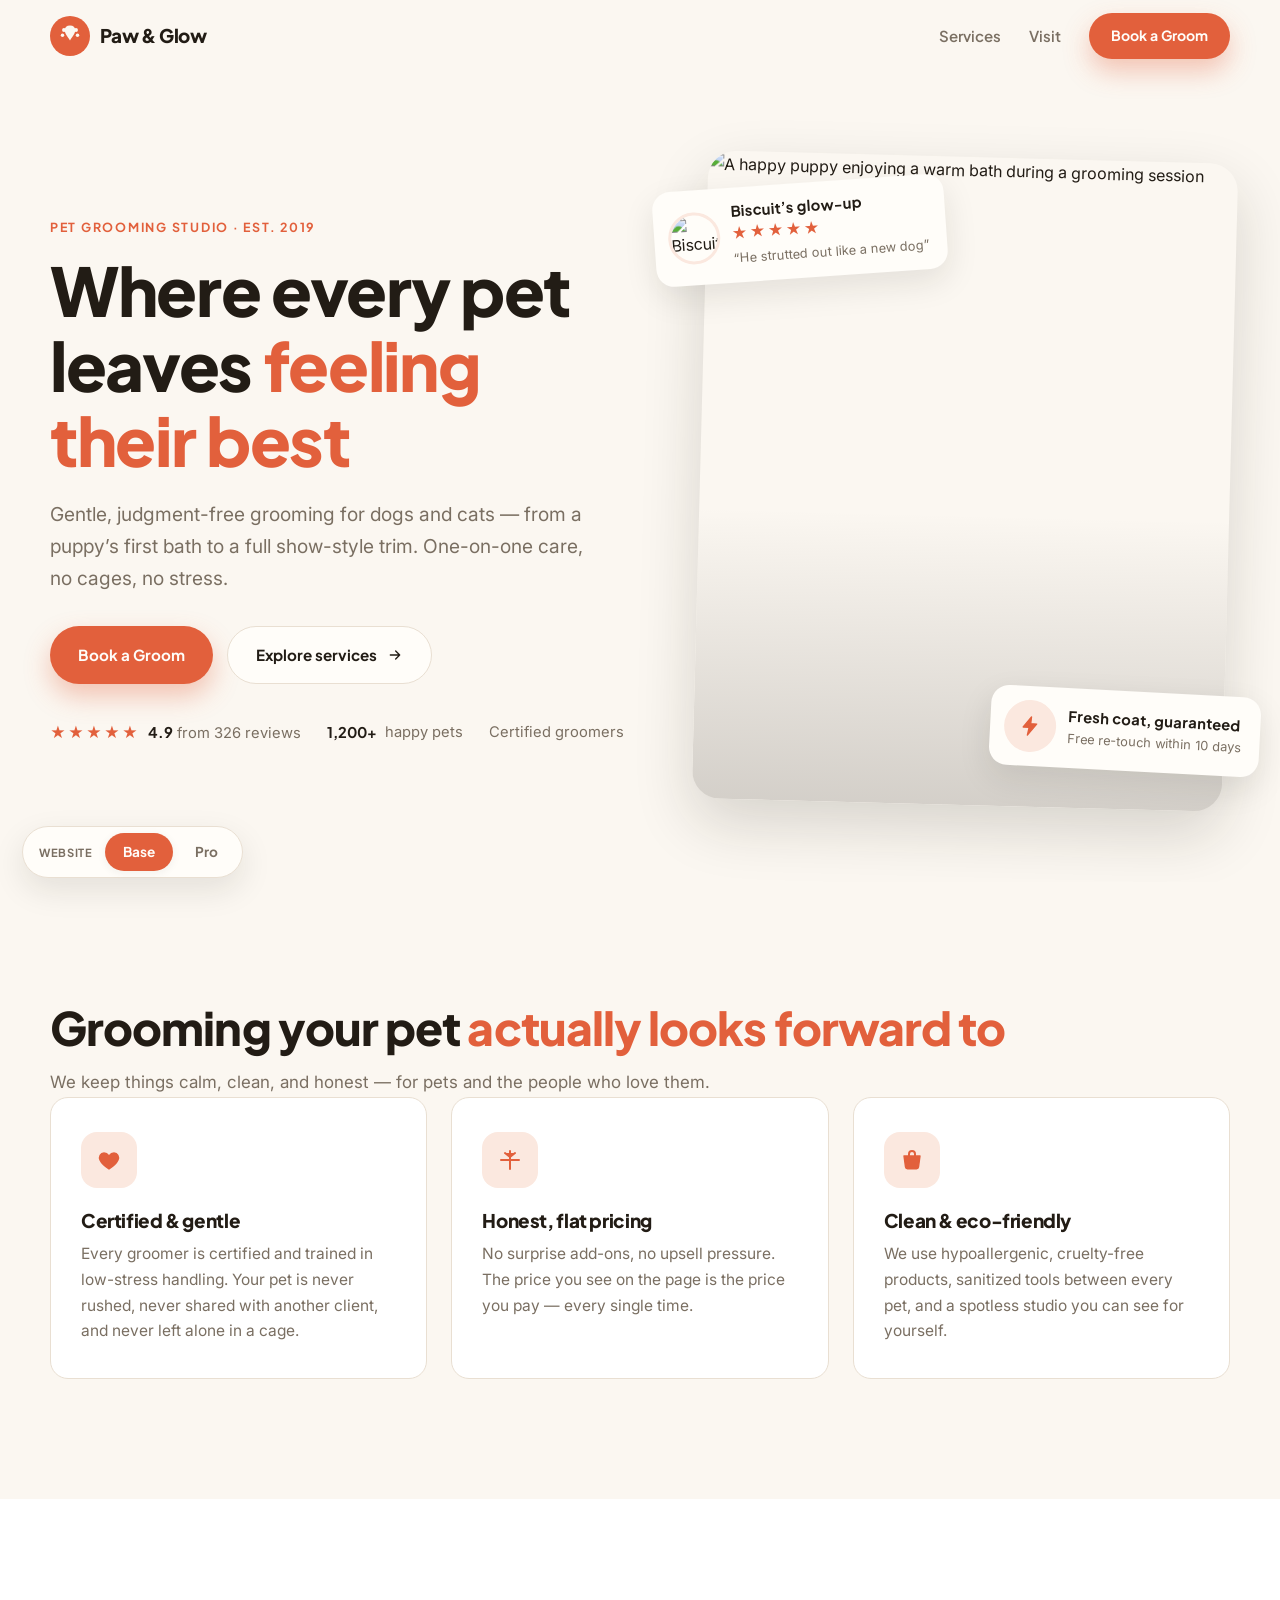
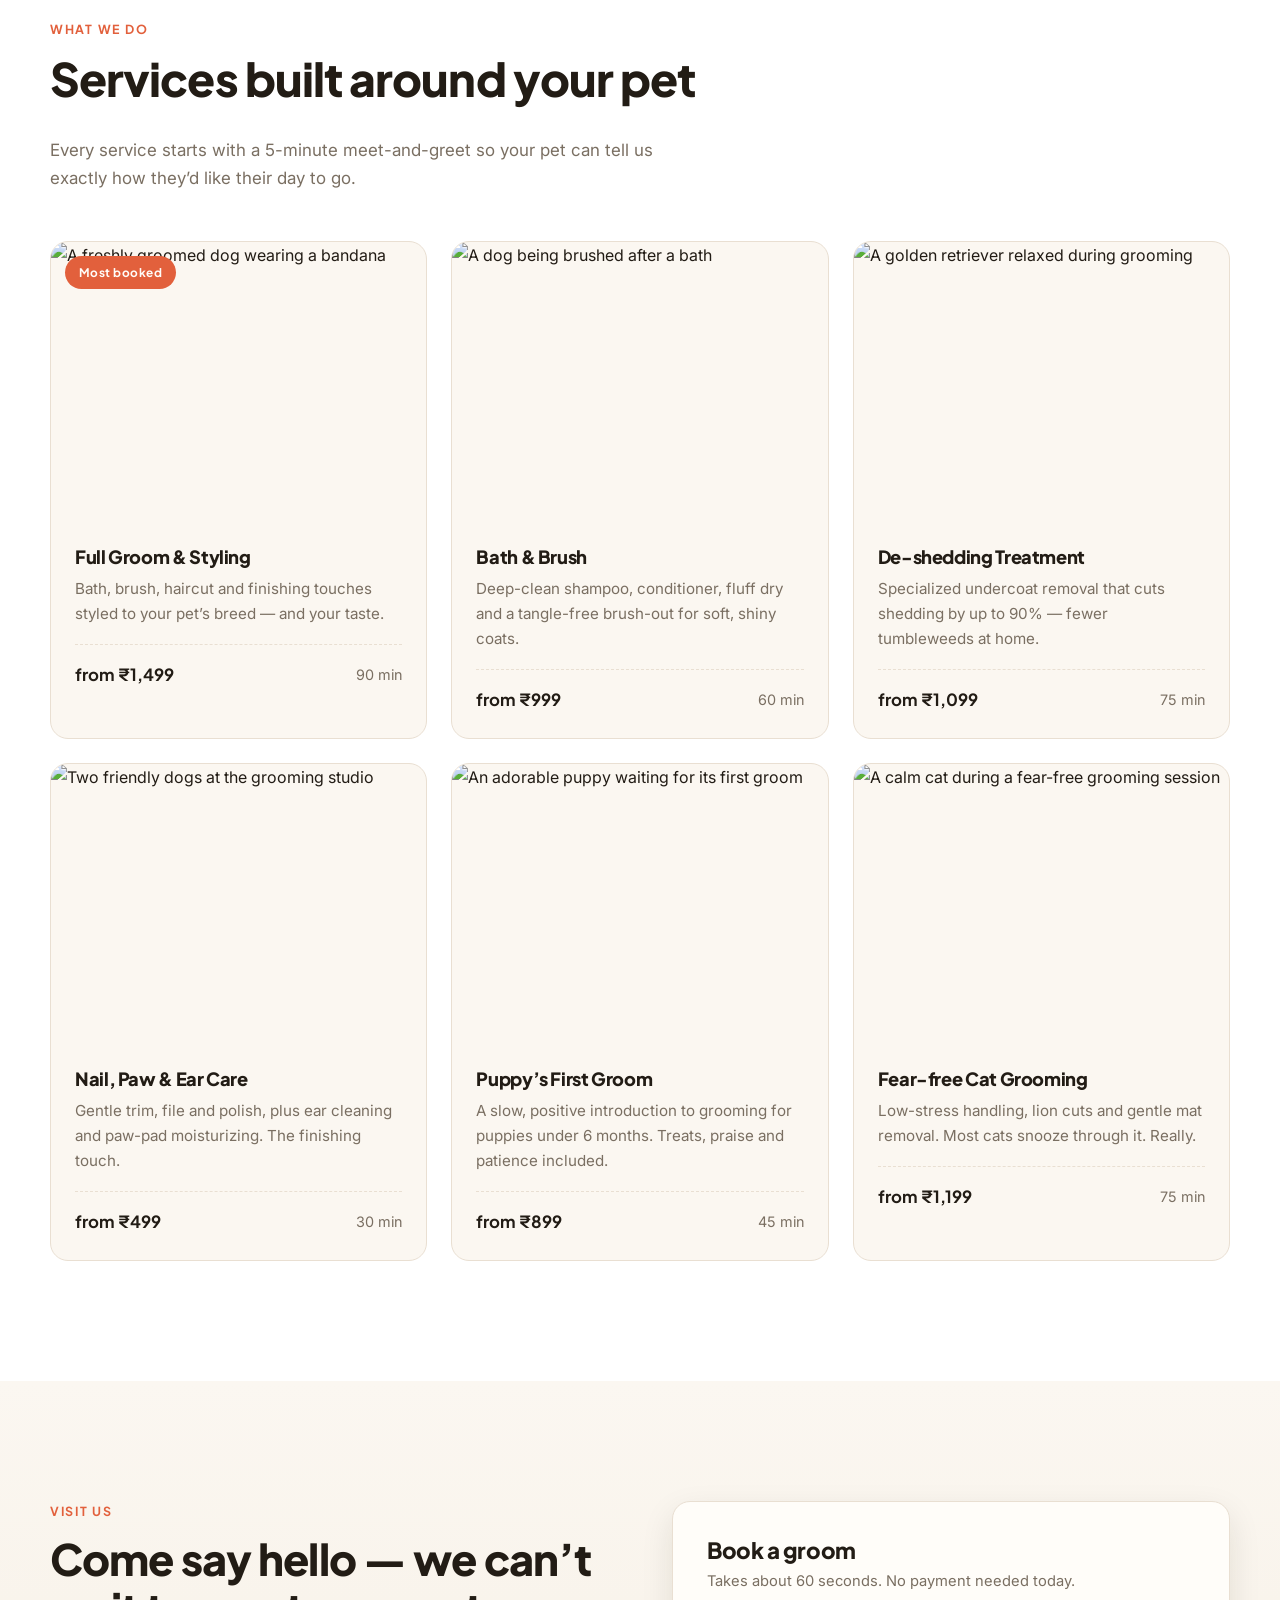
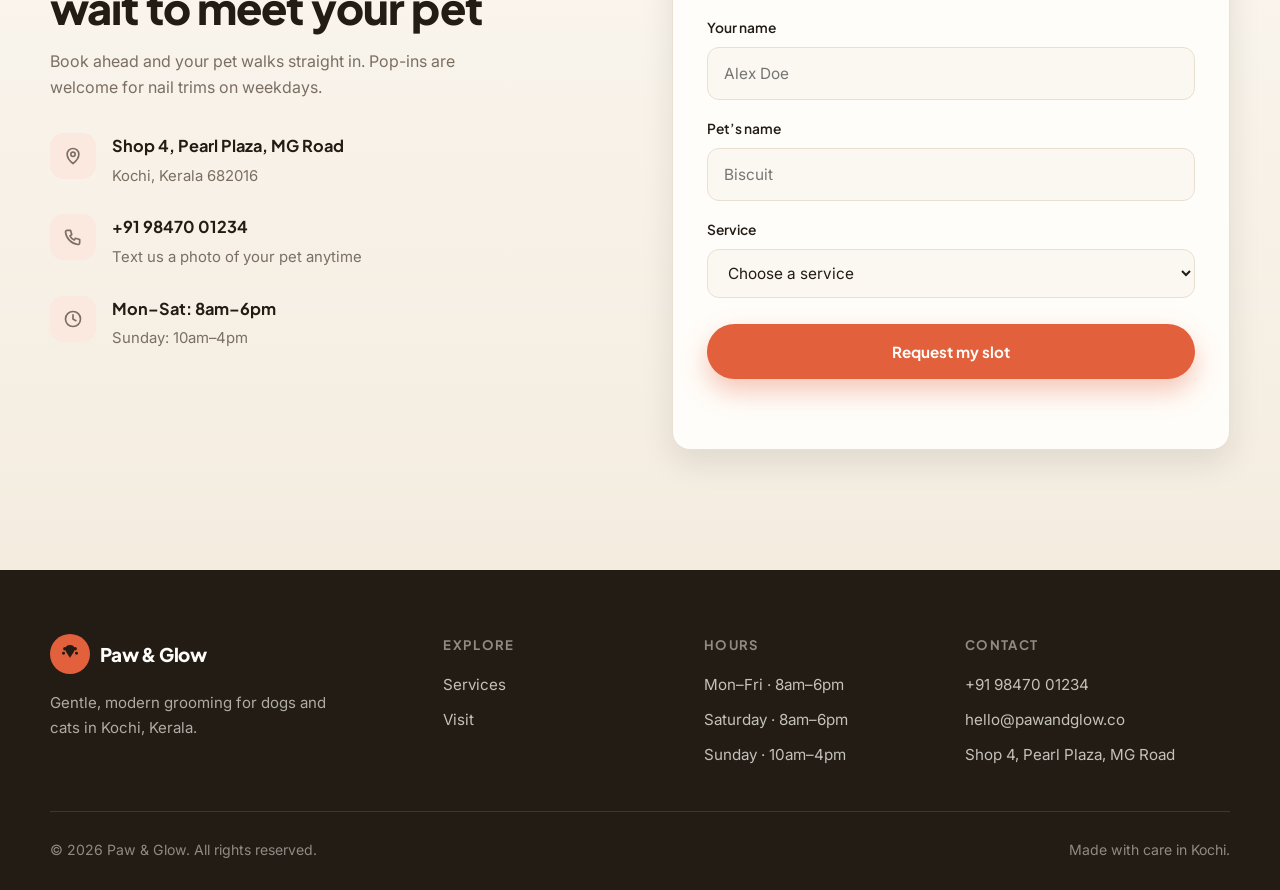
==== index.html @ 0b9fbd2c "Initial site" ====
<!DOCTYPE html>
<html lang="en">
<head>
  <meta charset="UTF-8" />
  <meta name="viewport" content="width=device-width, initial-scale=1.0" />
  <title>Paw &amp; Glow — Modern Pet Grooming Studio</title>
  <meta name="description" content="Gentle, judgment-free grooming for dogs and cats. Full grooms, de-shedding, puppy first grooms and fear-free cat care. Book online in 60 seconds." />
  <meta name="theme-color" content="#E2603C" />

  <link rel="icon" href="data:image/svg+xml,%3Csvg xmlns='http://www.w3.org/2000/svg' viewBox='0 0 100 100'%3E%3Ctext y='.9em' font-size='90'%3E%F0%9F%90%B1%3C/text%3E%3C/svg%3E" />

  <link rel="preconnect" href="https://images.unsplash.com" />
  <link rel="preconnect" href="https://fonts.googleapis.com" />
  <link rel="preconnect" href="https://fonts.gstatic.com" crossorigin />
  <link href="https://fonts.googleapis.com/css2?family=Plus+Jakarta+Sans:wght@400;500;600;700;800&family=Inter:wght@400;500;600&display=swap" rel="stylesheet" />

  <link rel="stylesheet" href="css/styles.css" />

  <script type="application/ld+json" id="schemaLocalBusiness">
  {
    "@context": "https://schema.org",
    "@type": "LocalBusiness",
    "name": "Paw & Glow",
    "description": "Modern pet grooming studio for dogs and cats.",
    "telephone": "+91 98470 01234",
    "priceRange": "₹499 - ₹1,699",
    "address": {
      "@type": "PostalAddress",
      "streetAddress": "Shop 4, Pearl Plaza, MG Road",
      "addressLocality": "Kochi",
      "addressRegion": "Kerala",
      "postalCode": "682016",
      "addressCountry": "IN"
    },
    "openingHours": ["Mo-Sa 08:00-18:00", "Su 10:00-16:00"],
    "aggregateRating": {
      "@type": "AggregateRating",
      "ratingValue": "4.9",
      "reviewCount": "326"
    }
  }
  </script>
</head>
<body>

  <a class="skip-link" href="#main">Skip to content</a>

  <!-- ================= HEADER ================= -->
  <header class="site-header" id="top">
    <nav class="nav container" aria-label="Main navigation">
      <a class="brand" href="#top" aria-label="Paw &amp; Glow home">
        <span class="brand-mark" aria-hidden="true">
          <svg viewBox="0 0 40 40" width="30" height="30" fill="none">
            <path d="M20 6c-4.4 0-7 2.6-7 6 0 5.5 4 8.5 7 14 3-5.5 7-8.5 7-14 0-3.4-2.6-6-7-6Z" fill="#FBF7F1"/>
            <circle cx="12" cy="12" r="2.6" fill="#FBF7F1"/>
            <circle cx="28" cy="12" r="2.6" fill="#FBF7F1"/>
            <circle cx="10" cy="19" r="2.3" fill="#FBF7F1"/>
            <circle cx="30" cy="19" r="2.3" fill="#FBF7F1"/>
          </svg>
        </span>
        <span class="brand-name">Paw&nbsp;&amp;&nbsp;Glow</span>
      </a>

      <button class="nav-toggle" id="navToggle" aria-expanded="false" aria-controls="navMenu" aria-label="Open menu">
        <span class="bar"></span><span class="bar"></span><span class="bar"></span>
      </button>

      <div class="nav-menu" id="navMenu">
        <ul class="nav-links">
          <li><a href="#services">Services</a></li>
          <li data-tier="pro"><a href="#reviews">Reviews</a></li>
          <li><a href="#visit">Visit</a></li>
        </ul>
        <a class="btn btn-primary btn-sm nav-cta" href="#visit">Book a Groom</a>
      </div>
    </nav>
  </header>

  <main id="main">

    <!-- ================= HERO ================= -->
    <section class="hero">
      <div class="container hero-grid">
        <div class="hero-copy reveal">
          <p class="eyebrow">Pet grooming studio · Est. 2019</p>
          <h1>Where every pet leaves <span class="accent">feeling their best</span></h1>
          <p class="lead">Gentle, judgment-free grooming for dogs and cats — from a puppy&rsquo;s first bath to a full show-style trim. One-on-one care, no cages, no stress.</p>
          <div class="hero-cta">
            <a class="btn btn-primary" href="#visit">Book a Groom</a>
            <a class="btn btn-ghost" href="#services">
              Explore services
              <svg width="16" height="16" viewBox="0 0 24 24" fill="none" aria-hidden="true"><path d="M5 12h14m0 0-6-6m6 6-6 6" stroke="currentColor" stroke-width="2" stroke-linecap="round" stroke-linejoin="round"/></svg>
            </a>
          </div>
          <ul class="hero-trust">
            <li>
              <span class="stars" aria-hidden="true">★★★★★</span>
              <span><strong>4.9</strong> from 326 reviews</span>
            </li>
            <li><strong>1,200+</strong> happy pets</li>
            <li>Certified groomers</li>
          </ul>
        </div>

        <div class="hero-visual reveal" style="--delay:.15s">
          <div class="hero-img-wrap">
            <img src="https://images.unsplash.com/photo-1583511655857-d19b40a7a54e?w=900&q=80" alt="A happy puppy enjoying a warm bath during a grooming session" width="900" height="1100" fetchpriority="high" />
          </div>

          <div class="float-card float-card-top">
            <div class="float-avatar">
              <img src="https://images.unsplash.com/photo-1552053831-71594a27632d?w=120&q=80" alt="Biscuit, a golden retriever, after his groom" width="120" height="120" loading="lazy" />
            </div>
            <div>
              <p class="float-title">Biscuit&rsquo;s glow-up</p>
              <div class="stars" aria-hidden="true">★★★★★</div>
              <p class="float-sub">&ldquo;He strutted out like a new dog&rdquo;</p>
            </div>
          </div>

          <div class="float-card float-card-bottom">
            <div class="float-icon" aria-hidden="true">
              <svg viewBox="0 0 24 24" width="22" height="22" fill="none"><path d="M13 2 4.5 13.5H11L9.5 22 19 9.5h-6.5L13 2Z" fill="#E2603C" stroke="#E2603C" stroke-width="1.5" stroke-linejoin="round"/></svg>
            </div>
            <div>
              <p class="float-title">Fresh coat, guaranteed</p>
              <p class="float-sub">Free re-touch within 10 days</p>
            </div>
          </div>
        </div>
      </div>

      <div class="marquee" data-tier="pro" aria-hidden="true">
        <div class="marquee-track">
          <span>Full Groom &amp; Styling</span><span>·</span>
          <span>De-shedding</span><span>·</span>
          <span>Puppy First Bath</span><span>·</span>
          <span>Fear-free Cat Care</span><span>·</span>
          <span>Nail &amp; Paw Care</span><span>·</span>
          <span>Breed Styling</span><span>·</span>
          <span>Full Groom &amp; Styling</span><span>·</span>
          <span>De-shedding</span><span>·</span>
          <span>Puppy First Bath</span><span>·</span>
          <span>Fear-free Cat Care</span><span>·</span>
          <span>Nail &amp; Paw Care</span><span>·</span>
          <span>Breed Styling</span><span>·</span>
        </div>
      </div>
    </section>

    <!-- ================= WHY US ================= -->
    <section class="section why">
      <div class="container">
        <h2 class="section-title reveal">Grooming your pet <span class="accent">actually looks forward to</span></h2>
        <p class="section-sub reveal">We keep things calm, clean, and honest — for pets and the people who love them.</p>

        <div class="card-grid three">
          <article class="why-card reveal">
            <div class="why-icon" aria-hidden="true">
              <svg viewBox="0 0 24 24" width="24" height="24" fill="none"><path d="M12 21s-7-4.5-9-9c-1.4-3.2.4-7 4-7 2 0 3.5 1 5 3 1.5-2 3-3 5-3 3.6 0 5.4 3.8 4 7-2 4.5-9 9-9 9Z" fill="#E2603C" stroke="#E2603C" stroke-width="1.4" stroke-linejoin="round"/></svg>
            </div>
            <h3>Certified &amp; gentle</h3>
            <p>Every groomer is certified and trained in low-stress handling. Your pet is never rushed, never shared with another client, and never left alone in a cage.</p>
          </article>

          <article class="why-card reveal" style="--delay:.1s">
            <div class="why-icon" aria-hidden="true">
              <svg viewBox="0 0 24 24" width="24" height="24" fill="none"><path d="M12 3v18M3 12h18" stroke="#E2603C" stroke-width="2" stroke-linecap="round"/><path d="m17 5-5 4-5-4" stroke="#E2603C" stroke-width="2" stroke-linecap="round" stroke-linejoin="round" fill="#E2603C"/></svg>
            </div>
            <h3>Honest, flat pricing</h3>
            <p>No surprise add-ons, no upsell pressure. The price you see on the page is the price you pay — every single time.</p>
          </article>

          <article class="why-card reveal" style="--delay:.2s">
            <div class="why-icon" aria-hidden="true">
              <svg viewBox="0 0 24 24" width="24" height="24" fill="none"><path d="M4 8h16l-1.5 11a2 2 0 0 1-2 1.8h-9a2 2 0 0 1-2-1.8L4 8Z" fill="#E2603C" stroke="#E2603C" stroke-width="1.4" stroke-linejoin="round"/><path d="M9 8V6a3 3 0 0 1 6 0v2" stroke="#E2603C" stroke-width="2" stroke-linecap="round"/></svg>
            </div>
            <h3>Clean &amp; eco-friendly</h3>
            <p>We use hypoallergenic, cruelty-free products, sanitized tools between every pet, and a spotless studio you can see for yourself.</p>
          </article>
        </div>
      </div>
    </section>

    <!-- ================= SERVICES ================= -->
    <section class="section services" id="services">
      <div class="container">
        <div class="section-head reveal">
          <div>
            <p class="eyebrow">What we do</p>
            <h2 class="section-title">Services built around your pet</h2>
          </div>
          <p class="section-sub">Every service starts with a 5-minute meet-and-greet so your pet can tell us exactly how they&rsquo;d like their day to go.</p>
        </div>

        <div class="card-grid services-grid">
          <article class="service-card reveal">
            <div class="service-img">
              <img src="https://images.unsplash.com/photo-1583337130417-3346a1be7dee?w=800&q=80" alt="A freshly groomed dog wearing a bandana" loading="lazy" width="800" height="600" />
              <span class="service-tag">Most booked</span>
            </div>
            <div class="service-body">
              <h3>Full Groom &amp; Styling</h3>
              <p>Bath, brush, haircut and finishing touches styled to your pet&rsquo;s breed — and your taste.</p>
              <div class="service-meta">
                <span><strong>from ₹1,499</strong></span>
                <span>90 min</span>
              </div>
            </div>
          </article>

          <article class="service-card reveal" style="--delay:.08s">
            <div class="service-img">
              <img src="https://images.unsplash.com/photo-1561037404-61cd46aa615b?w=800&q=80" alt="A dog being brushed after a bath" loading="lazy" width="800" height="600" />
            </div>
            <div class="service-body">
              <h3>Bath &amp; Brush</h3>
              <p>Deep-clean shampoo, conditioner, fluff dry and a tangle-free brush-out for soft, shiny coats.</p>
              <div class="service-meta">
                <span><strong>from ₹999</strong></span>
                <span>60 min</span>
              </div>
            </div>
          </article>

          <article class="service-card reveal" style="--delay:.16s">
            <div class="service-img">
              <img src="https://images.unsplash.com/photo-1601758228041-f3b2795255f1?w=800&q=80" alt="A golden retriever relaxed during grooming" loading="lazy" width="800" height="600" />
            </div>
            <div class="service-body">
              <h3>De-shedding Treatment</h3>
              <p>Specialized undercoat removal that cuts shedding by up to 90% — fewer tumbleweeds at home.</p>
              <div class="service-meta">
                <span><strong>from ₹1,099</strong></span>
                <span>75 min</span>
              </div>
            </div>
          </article>

          <article class="service-card reveal" style="--delay:.24s">
            <div class="service-img">
              <img src="https://images.unsplash.com/photo-1548199973-03cce0bbc87b?w=800&q=80" alt="Two friendly dogs at the grooming studio" loading="lazy" width="800" height="600" />
            </div>
            <div class="service-body">
              <h3>Nail, Paw &amp; Ear Care</h3>
              <p>Gentle trim, file and polish, plus ear cleaning and paw-pad moisturizing. The finishing touch.</p>
              <div class="service-meta">
                <span><strong>from ₹499</strong></span>
                <span>30 min</span>
              </div>
            </div>
          </article>

          <article class="service-card reveal" style="--delay:.32s">
            <div class="service-img">
              <img src="https://images.unsplash.com/photo-1517849845537-4d257902454a?w=800&q=80" alt="An adorable puppy waiting for its first groom" loading="lazy" width="800" height="600" />
            </div>
            <div class="service-body">
              <h3>Puppy&rsquo;s First Groom</h3>
              <p>A slow, positive introduction to grooming for puppies under 6 months. Treats, praise and patience included.</p>
              <div class="service-meta">
                <span><strong>from ₹899</strong></span>
                <span>45 min</span>
              </div>
            </div>
          </article>

          <article class="service-card reveal" style="--delay:.4s">
            <div class="service-img">
              <img src="https://images.unsplash.com/photo-1514888286974-6c03e2ca1dba?w=800&q=80" alt="A calm cat during a fear-free grooming session" loading="lazy" width="800" height="600" />
            </div>
            <div class="service-body">
              <h3>Fear-free Cat Grooming</h3>
              <p>Low-stress handling, lion cuts and gentle mat removal. Most cats snooze through it. Really.</p>
              <div class="service-meta">
                <span><strong>from ₹1,199</strong></span>
                <span>75 min</span>
              </div>
            </div>
          </article>
        </div>
      </div>
    </section>

    <!-- ================= TESTIMONIALS ================= -->
    <section class="section reviews" id="reviews" data-tier="pro">
      <div class="container">
        <div class="section-head center reveal">
          <p class="eyebrow">Reviews</p>
          <h2 class="section-title">What pet parents say</h2>
          <p class="section-sub">Unedited words from the people who trust us with their best friends.</p>
        </div>

        <div class="card-grid three reviews-grid">
          <figure class="review-card reveal">
            <div class="stars" aria-hidden="true">★★★★★</div>
            <blockquote>&ldquo;Biscuit used to tremble at the groomer&rsquo;s door. Here, he trots straight in — tail going full speed. The team&rsquo;s patience is unreal.&rdquo;</blockquote>
            <figcaption>
              <img src="https://images.unsplash.com/photo-1552053831-71594a27632d?w=120&q=80" alt="Biscuit, the golden retriever" loading="lazy" width="120" height="120" />
              <div>
                <p class="reviewer">Maya R.</p>
                <p class="review-pet">Biscuit · Golden Retriever</p>
              </div>
            </figcaption>
          </figure>

          <figure class="review-card reveal" style="--delay:.1s">
            <div class="stars" aria-hidden="true">★★★★★</div>
            <blockquote>&ldquo;The de-shedding treatment paid for itself within a week of vacuuming. Worth every penny — and Olive comes home genuinely happy.&rdquo;</blockquote>
            <figcaption>
              <img src="https://images.unsplash.com/photo-1477884213360-7e9d7dcc1e48?w=120&q=80" alt="Olive, the husky" loading="lazy" width="120" height="120" />
              <div>
                <p class="reviewer">James T.</p>
                <p class="review-pet">Olive · Husky</p>
              </div>
            </figcaption>
          </figure>

          <figure class="review-card reveal" style="--delay:.2s">
            <div class="stars" aria-hidden="true">★★★★★</div>
            <blockquote>&ldquo;Our cat is terrified of strangers, and they handled her like seasoned pros. She came home calm, fluffy and somehow smelling great.&rdquo;</blockquote>
            <figcaption>
              <img src="https://images.unsplash.com/photo-1517420704952-d9f39e95b43e?w=120&q=80" alt="Miso, the cat" loading="lazy" width="120" height="120" />
              <div>
                <p class="reviewer">Priya S.</p>
                <p class="review-pet">Miso · Cat</p>
              </div>
            </figcaption>
          </figure>
        </div>

        <div class="gallery reveal">
          <h3 class="gallery-title">Fresh from the chair</h3>
          <div class="gallery-grid">
            <figure><img src="https://images.unsplash.com/photo-1543466835-00a7907e9de1?w=600&q=80" alt="A happy dog mid-sprint after a grooming session" loading="lazy" width="600" height="450" /></figure>
            <figure><img src="https://images.unsplash.com/photo-1516734212186-a967f81ad0d7?w=600&q=80" alt="A patient dog during a session at the studio" loading="lazy" width="600" height="450" /></figure>
            <figure><img src="https://images.unsplash.com/photo-1561037404-61cd46aa615b?w=600&q=80" alt="A soft, freshly brushed coat after a bath" loading="lazy" width="600" height="450" /></figure>
            <figure><img src="https://images.unsplash.com/photo-1530281700549-e82e7bf110d6?w=600&q=80" alt="A relaxed bulldog enjoying studio time" loading="lazy" width="600" height="450" /></figure>
          </div>
        </div>
      </div>
    </section>

    <!-- ================= VISIT / BOOKING ================= -->
    <section class="section visit" id="visit">
      <div class="container visit-grid">
        <div class="visit-info reveal">
          <p class="eyebrow">Visit us</p>
          <h2 class="section-title">Come say hello — we can&rsquo;t wait to meet your pet</h2>
          <p class="lead">Book ahead and your pet walks straight in. Pop-ins are welcome for nail trims on weekdays.</p>

          <ul class="visit-list">
            <li>
              <span class="visit-icon" aria-hidden="true">
                <svg viewBox="0 0 24 24" width="20" height="20" fill="none"><path d="M12 21s-7-5-7-11a7 7 0 1 1 14 0c0 6-7 11-7 11Z" stroke="currentColor" stroke-width="2"/><circle cx="12" cy="10" r="2.6" stroke="currentColor" stroke-width="2"/></svg>
              </span>
              <div><strong data-config="addressLine">Shop 4, Pearl Plaza, MG Road</strong><span data-config="cityLine">Kochi, Kerala 682016</span></div>
            </li>
            <li>
              <span class="visit-icon" aria-hidden="true">
                <svg viewBox="0 0 24 24" width="20" height="20" fill="none"><path d="M5 4h4l1.5 5-2.2 1.6a13 13 0 0 0 5.1 5.1L15 13.5l5 1.5v4a2 2 0 0 1-2.2 2A17 17 0 0 1 3 6.2 2 2 0 0 1 5 4Z" stroke="currentColor" stroke-width="2" stroke-linejoin="round"/></svg>
              </span>
              <div><strong data-config="phoneDisplay">+91 98470 01234</strong><span>Text us a photo of your pet anytime</span></div>
            </li>
            <li>
              <span class="visit-icon" aria-hidden="true">
                <svg viewBox="0 0 24 24" width="20" height="20" fill="none"><circle cx="12" cy="12" r="9" stroke="currentColor" stroke-width="2"/><path d="M12 7v5l3.5 2" stroke="currentColor" stroke-width="2" stroke-linecap="round"/></svg>
              </span>
              <div><strong>Mon–Sat: 8am–6pm</strong><span>Sunday: 10am–4pm</span></div>
            </li>
          </ul>
        </div>

        <form class="booking reveal" id="bookingForm" novalidate>
          <h3>Book a groom</h3>
          <p class="form-hint">Takes about 60 seconds. No payment needed today.</p>

          <div class="form-row">
            <label for="f-name">Your name</label>
            <input id="f-name" name="name" type="text" placeholder="Alex Doe" autocomplete="name" required />
          </div>

          <div class="form-row">
            <label for="f-pet">Pet&rsquo;s name</label>
            <input id="f-pet" name="pet" type="text" placeholder="Biscuit" required />
          </div>

          <div class="form-row">
            <label for="f-service">Service</label>
            <select id="f-service" name="service" required>
              <option value="" selected disabled>Choose a service</option>
              <option value="full">Full Groom &amp; Styling — from ₹1,499</option>
              <option value="bath">Bath &amp; Brush — from ₹999</option>
              <option value="deshed">De-shedding — from ₹1,099</option>
              <option value="nails">Nail, Paw &amp; Ear — from ₹499</option>
              <option value="puppy">Puppy&rsquo;s First Groom — from ₹899</option>
              <option value="cat">Fear-free Cat Groom — from ₹1,199</option>
            </select>
          </div>

          <div class="form-row form-row-split" data-tier="pro">
            <div>
              <label for="f-date">Preferred date</label>
              <input id="f-date" name="date" type="date" required />
            </div>
            <div>
              <label for="f-time">Time</label>
              <select id="f-time" name="time" required>
                <option value="" selected disabled>Choose</option>
                <option>9:00 am</option>
                <option>10:30 am</option>
                <option>12:00 pm</option>
                <option>1:30 pm</option>
                <option>3:00 pm</option>
                <option>4:30 pm</option>
              </select>
            </div>
          </div>

          <button class="btn btn-primary btn-block" type="submit">Request my slot</button>
          <p class="form-status" id="formStatus" role="status" aria-live="polite"></p>
        </form>
      </div>
    </section>
  </main>

  <!-- ================= FOOTER ================= -->
  <footer class="site-footer">
    <div class="container footer-grid">
      <div class="footer-brand">
        <a class="brand" href="#top" aria-label="Paw &amp; Glow home">
          <span class="brand-mark" aria-hidden="true">
            <svg viewBox="0 0 40 40" width="26" height="26" fill="none">
              <path d="M20 6c-4.4 0-7 2.6-7 6 0 5.5 4 8.5 7 14 3-5.5 7-8.5 7-14 0-3.4-2.6-6-7-6Z" fill="#221C15"/>
              <circle cx="12" cy="12" r="2.6" fill="#221C15"/>
              <circle cx="28" cy="12" r="2.6" fill="#221C15"/>
              <circle cx="10" cy="19" r="2.3" fill="#221C15"/>
              <circle cx="30" cy="19" r="2.3" fill="#221C15"/>
            </svg>
          </span>
          <span class="brand-name">Paw&nbsp;&amp;&nbsp;Glow</span>
        </a>
        <p data-config="tagline">Gentle, modern grooming for dogs and cats in Kochi, Kerala.</p>
      </div>

      <nav class="footer-nav" aria-label="Footer navigation">
        <p class="footer-head">Explore</p>
        <ul>
          <li><a href="#services">Services</a></li>
          <li data-tier="pro"><a href="#reviews">Reviews</a></li>
          <li><a href="#visit">Visit</a></li>
        </ul>
      </nav>

      <div class="footer-hours">
        <p class="footer-head">Hours</p>
        <ul>
          <li>Mon–Fri · 8am–6pm</li>
          <li>Saturday · 8am–6pm</li>
          <li>Sunday · 10am–4pm</li>
        </ul>
      </div>

      <div class="footer-contact">
        <p class="footer-head">Contact</p>
        <ul>
          <li><a data-tel data-config="phoneDisplay" href="tel:+919847001234">+91 98470 01234</a></li>
          <li><a data-mailto data-config="email" href="mailto:hello@pawandglow.co">hello@pawandglow.co</a></li>
          <li data-config="addressLine">Shop 4, Pearl Plaza, MG Road</li>
        </ul>
      </div>
    </div>
    <div class="container footer-bottom">
      <p>© <span id="year">2026</span> Paw &amp; Glow. All rights reserved.</p>
      <p>Made with care in <span data-config="city">Kochi</span>.</p>
    </div>
  </footer>

  <!-- Demo Base/Pro website toggle (switches between the two tiers) -->
  <div class="demo-toggle" id="demoToggle" role="group" aria-label="Switch between the Base and Pro versions of this website">
    <span class="demo-label">Website</span>
    <div class="demo-switch">
      <button class="demo-btn" data-demo-tier="base" type="button">Base</button>
      <button class="demo-btn" data-demo-tier="pro" type="button">Pro</button>
    </div>
  </div>

  <script src="js/config.js" defer></script>
  <script src="js/main.js" defer></script>
</body>
</html>
---- css/styles.css ----
/* ==========================================================================
   Paw & Glow — Design System
   ========================================================================== */

:root {
  /* Color */
  --bg: #fbf7f1;
  --bg-alt: #ffffff;
  --ink: #221c15;
  --muted: #7a6f62;
  --line: #e9dfd2;
  --accent: #e2603c;
  --accent-deep: #c94e2d;
  --accent-soft: #fbe8df;
  --sage: #6e8b74;
  --white: #fffdf9;

  /* Type */
  --font-display: "Plus Jakarta Sans", system-ui, -apple-system, sans-serif;
  --font-body: "Inter", system-ui, -apple-system, sans-serif;

  /* Shape & depth */
  --radius: 18px;
  --radius-sm: 12px;
  --shadow-sm: 0 2px 10px rgba(34, 28, 21, 0.06);
  --shadow-md: 0 12px 32px rgba(34, 28, 21, 0.1);
  --shadow-lg: 0 24px 60px rgba(34, 28, 21, 0.16);

  /* Layout */
  --container: 1180px;
  --header-h: 72px;

  /* Motion */
  --ease: cubic-bezier(0.22, 1, 0.36, 1);
  --dur: 0.45s;
}

/* ==========================================================================
   Base
   ========================================================================== */

*,
*::before,
*::after {
  box-sizing: border-box;
  margin: 0;
  padding: 0;
}

html {
  scroll-behavior: smooth;
  scroll-padding-top: calc(var(--header-h) + 12px);
  -webkit-text-size-adjust: 100%;
}

body {
  font-family: var(--font-body);
  font-size: 1rem;
  line-height: 1.65;
  color: var(--ink);
  background: var(--bg);
  overflow-x: hidden;
}

img {
  max-width: 100%;
  display: block;
}

a {
  color: inherit;
  text-decoration: none;
}

ul {
  list-style: none;
}

button {
  font: inherit;
  cursor: pointer;
  border: none;
  background: none;
  color: inherit;
}

:focus-visible {
  outline: 3px solid var(--accent);
  outline-offset: 3px;
  border-radius: 4px;
}

::selection {
  background: var(--accent);
  color: var(--white);
}

.container {
  width: min(var(--container), 100% - 48px);
  margin-inline: auto;
}

.skip-link {
  position: absolute;
  left: -999px;
  top: 8px;
  z-index: 100;
  background: var(--ink);
  color: var(--white);
  padding: 10px 18px;
  border-radius: 8px;
}

.skip-link:focus {
  left: 8px;
}

/* ==========================================================================
   Typography helpers
   ========================================================================== */

.eyebrow {
  font-family: var(--font-display);
  font-weight: 700;
  font-size: 0.78rem;
  letter-spacing: 0.14em;
  text-transform: uppercase;
  color: var(--accent);
  margin-bottom: 14px;
}

h1,
h2,
h3,
.section-title {
  font-family: var(--font-display);
  font-weight: 800;
  line-height: 1.12;
  letter-spacing: -0.02em;
}

.section-title {
  font-size: clamp(1.9rem, 3.6vw, 2.9rem);
  margin-bottom: 16px;
}

.section-sub {
  color: var(--muted);
  font-size: 1.06rem;
  max-width: 60ch;
}

.section-sub.center {
  margin-inline: auto;
}

.section {
  padding-block: clamp(72px, 10vw, 120px);
}

.section-head {
  display: flex;
  flex-wrap: wrap;
  align-items: flex-end;
  justify-content: space-between;
  gap: 16px;
  margin-bottom: 48px;
}

.section-head.center {
  flex-direction: column;
  align-items: center;
  text-align: center;
  gap: 4px;
  margin-bottom: 40px;
}

.accent {
  color: var(--accent);
}

/* ==========================================================================
   Buttons
   ========================================================================== */

.btn {
  display: inline-flex;
  align-items: center;
  justify-content: center;
  gap: 10px;
  font-family: var(--font-display);
  font-weight: 700;
  font-size: 0.95rem;
  padding: 15px 28px;
  border-radius: 999px;
  transition: transform var(--dur) var(--ease), box-shadow var(--dur) var(--ease),
    background var(--dur) var(--ease), color var(--dur) var(--ease);
}

.btn:hover {
  transform: translateY(-2px);
}

.btn-primary {
  background: var(--accent);
  color: var(--white);
  box-shadow: 0 12px 26px rgba(226, 96, 60, 0.35);
}

.btn-primary:hover {
  background: var(--accent-deep);
  box-shadow: 0 16px 32px rgba(226, 96, 60, 0.42);
}

.btn-ghost {
  background: var(--white);
  color: var(--ink);
  border: 1.5px solid var(--line);
}

.btn-ghost:hover {
  border-color: var(--ink);
}

.btn-sm {
  padding: 11px 22px;
  font-size: 0.88rem;
}

.btn-block {
  width: 100%;
}

/* ==========================================================================
   Header / Nav
   ========================================================================== */

.site-header {
  position: sticky;
  top: 0;
  z-index: 50;
  background: rgba(251, 247, 241, 0.85);
  backdrop-filter: blur(14px);
  -webkit-backdrop-filter: blur(14px);
  border-bottom: 1px solid transparent;
  transition: border-color var(--dur) var(--ease), box-shadow var(--dur) var(--ease);
}

.site-header.is-scrolled {
  border-color: var(--line);
  box-shadow: var(--shadow-sm);
}

.nav {
  height: var(--header-h);
  display: flex;
  align-items: center;
  justify-content: space-between;
  gap: 24px;
}

.brand {
  display: inline-flex;
  align-items: center;
  gap: 10px;
  font-family: var(--font-display);
  font-weight: 800;
  font-size: 1.18rem;
  letter-spacing: -0.01em;
}

.brand-mark {
  display: grid;
  place-items: center;
  width: 40px;
  height: 40px;
  border-radius: 50%;
  background: var(--accent);
  flex-shrink: 0;
}

.nav-menu {
  display: flex;
  align-items: center;
  gap: 28px;
}

.nav-links {
  display: flex;
  align-items: center;
  gap: 28px;
}

.nav-links a {
  font-family: var(--font-display);
  font-weight: 600;
  font-size: 0.94rem;
  color: var(--muted);
  transition: color var(--dur) var(--ease);
}

.nav-links a:hover {
  color: var(--ink);
}

.nav-toggle {
  display: none;
  flex-direction: column;
  gap: 5px;
  padding: 8px;
}

.nav-toggle .bar {
  width: 24px;
  height: 2.5px;
  border-radius: 2px;
  background: var(--ink);
  transition: transform var(--dur) var(--ease), opacity var(--dur) var(--ease);
}

.nav-toggle[aria-expanded="true"] .bar:nth-child(1) {
  transform: translateY(7.5px) rotate(45deg);
}
.nav-toggle[aria-expanded="true"] .bar:nth-child(2) {
  opacity: 0;
}
.nav-toggle[aria-expanded="true"] .bar:nth-child(3) {
  transform: translateY(-7.5px) rotate(-45deg);
}

/* ==========================================================================
   Hero
   ========================================================================== */

.hero {
  position: relative;
  padding-top: clamp(48px, 7vw, 84px);
  overflow: hidden;
}

.hero-grid {
  display: grid;
  grid-template-columns: 1.05fr 0.95fr;
  gap: clamp(32px, 5vw, 72px);
  align-items: center;
  padding-bottom: clamp(48px, 6vw, 80px);
}

.hero-copy h1 {
  font-size: clamp(2.5rem, 5.4vw, 4.2rem);
  margin-bottom: 22px;
}

.hero-copy .lead {
  font-size: clamp(1.05rem, 1.5vw, 1.2rem);
  color: var(--muted);
  max-width: 46ch;
  margin-bottom: 32px;
}

.hero-cta {
  display: flex;
  flex-wrap: wrap;
  gap: 14px;
  margin-bottom: 36px;
}

.hero-trust {
  display: flex;
  flex-wrap: wrap;
  align-items: center;
  gap: 18px 26px;
  font-size: 0.92rem;
  color: var(--muted);
}

.hero-trust li {
  display: inline-flex;
  align-items: center;
  gap: 8px;
}

.hero-trust strong {
  color: var(--ink);
  font-family: var(--font-display);
}

.stars {
  color: var(--accent);
  letter-spacing: 2px;
  font-size: 0.95rem;
}

.hero-visual {
  position: relative;
}

.hero-img-wrap {
  position: relative;
  border-radius: 28px;
  overflow: hidden;
  box-shadow: var(--shadow-lg);
  transform: rotate(1.5deg);
  aspect-ratio: 9 / 11;
}

.hero-img-wrap::after {
  content: "";
  position: absolute;
  inset: 0;
  background: linear-gradient(180deg, transparent 55%, rgba(34, 28, 21, 0.18));
}

.hero-img-wrap img {
  width: 100%;
  height: 100%;
  object-fit: cover;
}

.float-card {
  position: absolute;
  display: flex;
  align-items: center;
  gap: 12px;
  background: var(--white);
  border-radius: var(--radius);
  box-shadow: var(--shadow-md);
  padding: 14px 18px 14px 14px;
  z-index: 2;
}

.float-card-top {
  top: 26px;
  left: -46px;
  transform: rotate(-4deg);
}

.float-card-bottom {
  bottom: 34px;
  right: -30px;
  transform: rotate(3deg);
  animation: bob 5s ease-in-out infinite;
}

.float-avatar {
  width: 52px;
  height: 52px;
  border-radius: 50%;
  overflow: hidden;
  flex-shrink: 0;
  border: 3px solid var(--accent-soft);
}

.float-avatar img {
  width: 100%;
  height: 100%;
  object-fit: cover;
}

.float-icon {
  width: 52px;
  height: 52px;
  border-radius: 50%;
  background: var(--accent-soft);
  display: grid;
  place-items: center;
  flex-shrink: 0;
}

.float-title {
  font-family: var(--font-display);
  font-weight: 700;
  font-size: 0.92rem;
  line-height: 1.3;
}

.float-sub {
  font-size: 0.8rem;
  color: var(--muted);
  margin-top: 2px;
}

@keyframes bob {
  0%, 100% { transform: translateY(0) rotate(3deg); }
  50% { transform: translateY(-10px) rotate(3deg); }
}

/* Marquee */
.marquee {
  border-block: 1px solid var(--line);
  background: var(--bg-alt);
  padding: 18px 0;
  overflow: hidden;
}

.marquee-track {
  display: flex;
  gap: 26px;
  width: max-content;
  animation: marquee 32s linear infinite;
}

.marquee-track span {
  font-family: var(--font-display);
  font-weight: 700;
  font-size: 0.95rem;
  color: var(--muted);
  white-space: nowrap;
}

@keyframes marquee {
  to { transform: translateX(-50%); }
}

/* ==========================================================================
   Why
   ========================================================================== */

.card-grid {
  display: grid;
  gap: 24px;
}

.card-grid.three {
  grid-template-columns: repeat(3, 1fr);
}

.why-card {
  background: var(--bg-alt);
  border: 1px solid var(--line);
  border-radius: var(--radius);
  padding: 34px 30px;
  transition: transform var(--dur) var(--ease), box-shadow var(--dur) var(--ease);
}

.why-card:hover {
  transform: translateY(-6px);
  box-shadow: var(--shadow-md);
}

.why-icon {
  width: 56px;
  height: 56px;
  border-radius: 16px;
  background: var(--accent-soft);
  display: grid;
  place-items: center;
  margin-bottom: 22px;
}

.why-card h3 {
  font-size: 1.18rem;
  margin-bottom: 10px;
}

.why-card p {
  color: var(--muted);
  font-size: 0.97rem;
}

/* ==========================================================================
   Services
   ========================================================================== */

.services {
  background: var(--bg-alt);
}

.services-grid {
  grid-template-columns: repeat(3, 1fr);
}

.service-card {
  background: var(--bg);
  border: 1px solid var(--line);
  border-radius: var(--radius);
  overflow: hidden;
  transition: transform var(--dur) var(--ease), box-shadow var(--dur) var(--ease);
}

.service-card:hover {
  transform: translateY(-6px);
  box-shadow: var(--shadow-md);
}

.service-img {
  position: relative;
  aspect-ratio: 4 / 3;
  overflow: hidden;
}

.service-img img {
  width: 100%;
  height: 100%;
  object-fit: cover;
  transition: transform 0.8s var(--ease);
}

.service-card:hover .service-img img {
  transform: scale(1.06);
}

.service-tag {
  position: absolute;
  top: 14px;
  left: 14px;
  background: var(--accent);
  color: var(--white);
  font-family: var(--font-display);
  font-weight: 700;
  font-size: 0.74rem;
  letter-spacing: 0.04em;
  padding: 7px 14px;
  border-radius: 999px;
}

.service-body {
  padding: 24px;
}

.service-body h3 {
  font-size: 1.14rem;
  margin-bottom: 8px;
}

.service-body p {
  color: var(--muted);
  font-size: 0.95rem;
  margin-bottom: 18px;
}

.service-meta {
  display: flex;
  align-items: center;
  justify-content: space-between;
  font-size: 0.9rem;
  color: var(--muted);
  padding-top: 16px;
  border-top: 1px dashed var(--line);
}

.service-meta strong {
  font-family: var(--font-display);
  color: var(--ink);
  font-size: 1.05rem;
}

/* Demo Base/Pro website toggle (floating, bottom-left) */
.demo-toggle {
  position: fixed;
  left: 22px;
  bottom: 22px;
  z-index: 150;
  display: none;
  align-items: center;
  gap: 12px;
  background: var(--white);
  border: 1px solid var(--line);
  border-radius: 999px;
  padding: 6px 6px 6px 16px;
  box-shadow: var(--shadow-md);
}

.demo-label {
  font-family: var(--font-display);
  font-size: 0.7rem;
  font-weight: 700;
  text-transform: uppercase;
  letter-spacing: 0.06em;
  color: var(--muted);
}

.demo-switch {
  display: flex;
  gap: 4px;
}

.demo-btn {
  border: 0;
  border-radius: 999px;
  padding: 8px 18px;
  font-family: var(--font-display);
  font-size: 0.85rem;
  font-weight: 700;
  color: var(--muted);
  background: transparent;
  cursor: pointer;
  transition: background 0.2s ease, color 0.2s ease, box-shadow 0.2s ease;
}

.demo-btn:hover {
  color: var(--accent-deep);
}

.demo-btn.active {
  background: var(--accent);
  color: var(--white);
  box-shadow: var(--shadow-sm);
}

/* ==========================================================================
   Reviews
   ========================================================================== */

.review-card {
  background: var(--bg-alt);
  border: 1px solid var(--line);
  border-radius: var(--radius);
  padding: 32px 30px;
  display: flex;
  flex-direction: column;
  gap: 18px;
  transition: transform var(--dur) var(--ease), box-shadow var(--dur) var(--ease);
}

.review-card:hover {
  transform: translateY(-6px);
  box-shadow: var(--shadow-md);
}

.review-card blockquote {
  font-family: var(--font-display);
  font-weight: 600;
  font-size: 1.02rem;
  line-height: 1.55;
  flex: 1;
}

.review-card figcaption {
  display: flex;
  align-items: center;
  gap: 12px;
  border-top: 1px solid var(--line);
  padding-top: 18px;
}

.review-card figcaption img {
  width: 48px;
  height: 48px;
  border-radius: 50%;
  object-fit: cover;
  border: 3px solid var(--accent-soft);
}

.reviewer {
  font-family: var(--font-display);
  font-weight: 700;
  font-size: 0.98rem;
}

.review-pet {
  font-size: 0.85rem;
  color: var(--muted);
}

/* Gallery */
.gallery {
  margin-top: 72px;
}

.gallery-title {
  font-size: 1.5rem;
  margin-bottom: 24px;
}

.gallery-grid {
  display: grid;
  grid-template-columns: repeat(4, 1fr);
  gap: 18px;
}

.gallery-grid figure {
  border-radius: var(--radius-sm);
  overflow: hidden;
  aspect-ratio: 4 / 3;
}

.gallery-grid img {
  width: 100%;
  height: 100%;
  object-fit: cover;
  transition: transform 0.8s var(--ease);
}

.gallery-grid figure:hover img {
  transform: scale(1.08);
}

/* ==========================================================================
   Visit / Booking
   ========================================================================== */

.visit {
  background: linear-gradient(180deg, var(--bg) 0%, #f4ecdf 100%);
}

.visit-grid {
  display: grid;
  grid-template-columns: 1fr 1fr;
  gap: clamp(32px, 5vw, 72px);
  align-items: start;
}

.visit-info .section-title {
  font-size: clamp(1.9rem, 3.4vw, 2.7rem);
}

.visit-info .lead {
  color: var(--muted);
  margin: 6px 0 32px;
  max-width: 46ch;
}

.visit-list {
  display: flex;
  flex-direction: column;
  gap: 26px;
}

.visit-list li {
  display: flex;
  gap: 16px;
  align-items: flex-start;
}

.visit-icon {
  width: 46px;
  height: 46px;
  border-radius: 14px;
  background: var(--accent-soft);
  color: var(--accent-deep);
  display: grid;
  place-items: center;
  flex-shrink: 0;
}

.visit-list strong {
  display: block;
  font-family: var(--font-display);
  font-size: 1.02rem;
  margin-bottom: 2px;
}

.visit-list span {
  color: var(--muted);
  font-size: 0.93rem;
}

/* Booking form */
.booking {
  background: var(--white);
  border-radius: var(--radius);
  box-shadow: var(--shadow-md);
  padding: 36px 34px;
  border: 1px solid var(--line);
}

.booking h3 {
  font-size: 1.4rem;
  margin-bottom: 6px;
}

.form-hint {
  color: var(--muted);
  font-size: 0.92rem;
  margin-bottom: 24px;
}

.form-row {
  margin-bottom: 18px;
}

.form-row label {
  display: block;
  font-family: var(--font-display);
  font-weight: 600;
  font-size: 0.86rem;
  margin-bottom: 7px;
}

.form-row input,
.form-row select {
  width: 100%;
  font: inherit;
  font-size: 0.96rem;
  color: var(--ink);
  background: var(--bg);
  border: 1.5px solid var(--line);
  border-radius: var(--radius-sm);
  padding: 13px 16px;
  transition: border-color var(--dur) var(--ease), box-shadow var(--dur) var(--ease);
}

.form-row input:focus,
.form-row select:focus {
  outline: none;
  border-color: var(--accent);
  box-shadow: 0 0 0 4px var(--accent-soft);
}

.form-row-split {
  display: grid;
  grid-template-columns: 1fr 1fr;
  gap: 14px;
}

.booking .btn {
  margin-top: 8px;
}

.form-status {
  margin-top: 14px;
  font-size: 0.92rem;
  color: var(--sage);
  font-weight: 600;
  min-height: 1.4em;
}

.form-status.error {
  color: var(--accent-deep);
}

/* ==========================================================================
   Footer
   ========================================================================== */

.site-footer {
  background: var(--ink);
  color: var(--white);
  padding: 64px 0 28px;
}

.footer-grid {
  display: grid;
  grid-template-columns: 1.6fr 1fr 1fr 1.2fr;
  gap: 40px;
  padding-bottom: 44px;
  border-bottom: 1px solid rgba(251, 247, 241, 0.12);
}

.site-footer .brand-name {
  color: var(--white);
}

.footer-brand p {
  color: rgba(251, 247, 241, 0.65);
  font-size: 0.94rem;
  margin-top: 16px;
  max-width: 34ch;
}

.footer-head {
  font-family: var(--font-display);
  font-weight: 700;
  font-size: 0.82rem;
  letter-spacing: 0.1em;
  text-transform: uppercase;
  color: rgba(251, 247, 241, 0.5);
  margin-bottom: 16px;
}

.footer-nav ul,
.footer-hours ul,
.footer-contact ul {
  display: flex;
  flex-direction: column;
  gap: 10px;
  font-size: 0.95rem;
  color: rgba(251, 247, 241, 0.75);
}

.footer-nav a,
.footer-contact a {
  transition: color var(--dur) var(--ease);
}

.footer-nav a:hover,
.footer-contact a:hover {
  color: var(--white);
}

.footer-bottom {
  display: flex;
  flex-wrap: wrap;
  justify-content: space-between;
  gap: 8px;
  padding-top: 26px;
  font-size: 0.88rem;
  color: rgba(251, 247, 241, 0.5);
}

/* ==========================================================================
   Reveal on scroll
   ========================================================================== */

.js-reveal .reveal {
  opacity: 0;
  transform: translateY(26px);
  transition: opacity 0.8s var(--ease), transform 0.8s var(--ease);
  transition-delay: var(--delay, 0s);
}

.js-reveal .reveal.is-visible {
  opacity: 1;
  transform: translateY(0);
}

/* ==========================================================================
   Responsive
   ========================================================================== */

@media (max-width: 1024px) {
  .services-grid {
    grid-template-columns: repeat(2, 1fr);
  }

  .gallery-grid {
    grid-template-columns: repeat(2, 1fr);
  }

  .footer-grid {
    grid-template-columns: 1fr 1fr;
  }

  .float-card-top {
    left: -12px;
  }

  .float-card-bottom {
    right: -8px;
  }
}

@media (max-width: 860px) {
  .hero-grid {
    grid-template-columns: 1fr;
  }

  .hero-visual {
    max-width: 560px;
  }

  .nav-toggle {
    display: flex;
  }

  .nav-menu {
    position: absolute;
    top: var(--header-h);
    left: 0;
    right: 0;
    background: var(--bg);
    flex-direction: column;
    align-items: stretch;
    gap: 8px;
    padding: 18px 24px 26px;
    border-bottom: 1px solid var(--line);
    box-shadow: var(--shadow-md);
    opacity: 0;
    visibility: hidden;
    transform: translateY(-12px);
    transition: opacity var(--dur) var(--ease), transform var(--dur) var(--ease),
      visibility var(--dur);
  }

  .nav-menu.is-open {
    opacity: 1;
    visibility: visible;
    transform: translateY(0);
  }

  .nav-links {
    flex-direction: column;
    align-items: stretch;
    gap: 4px;
  }

  .nav-links a {
    display: block;
    padding: 12px 8px;
    font-size: 1.05rem;
    border-radius: 10px;
  }

  .nav-links a:hover {
    background: var(--accent-soft);
    color: var(--ink);
  }

  .nav-cta {
    margin-top: 10px;
  }

  .visit-grid {
    grid-template-columns: 1fr;
  }
}

@media (max-width: 640px) {
  .container {
    width: min(var(--container), 100% - 36px);
  }

  .services-grid,
  .card-grid.three {
    grid-template-columns: 1fr;
  }

  .section-head {
    flex-direction: column;
    align-items: flex-start;
  }

  .form-row-split {
    grid-template-columns: 1fr;
  }

  .gallery-grid {
    grid-template-columns: 1fr;
  }

  .footer-grid {
    grid-template-columns: 1fr;
    gap: 32px;
  }

  .float-card-top {
    top: -18px;
    left: 12px;
  }

  .float-card-bottom {
    bottom: -16px;
    right: 12px;
  }

  .demo-toggle {
    left: 16px;
    bottom: 16px;
    padding-left: 12px;
  }

  .demo-btn {
    padding: 8px 14px;
  }
}

/* Heavy backdrop-filter causes scroll jank on phones; use solid-ish bg instead */
@media (max-width: 768px) {
  .site-header {
    backdrop-filter: none;
    -webkit-backdrop-filter: none;
    background: rgba(251, 247, 241, 0.97);
  }
}

/* ==========================================================================
   Reduced motion
   ========================================================================== */

@media (prefers-reduced-motion: reduce) {  html {
    scroll-behavior: auto;
  }

  *,
  *::before,
  *::after {
    animation-duration: 0.01ms !important;
    animation-iteration-count: 1 !important;
    transition-duration: 0.01ms !important;
  }

  .js-reveal .reveal {
    opacity: 1;
    transform: none;
  }
}
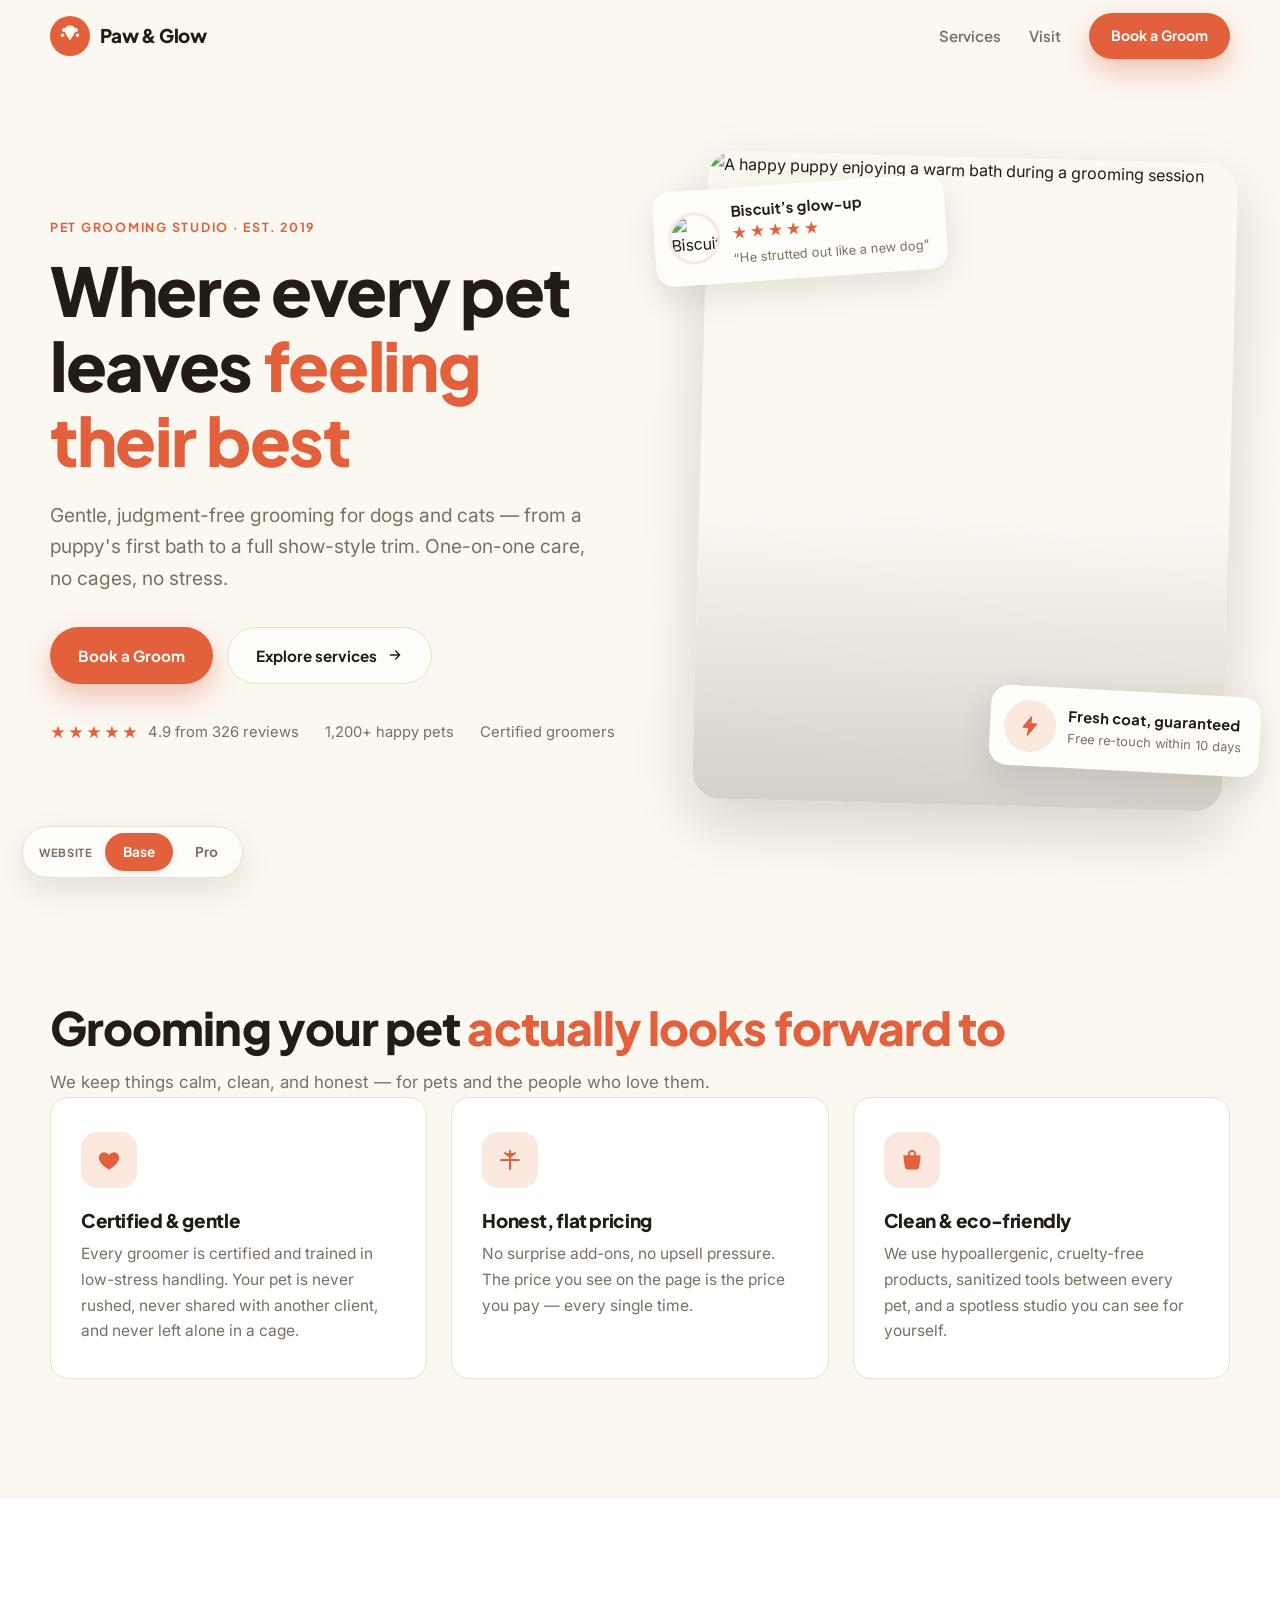
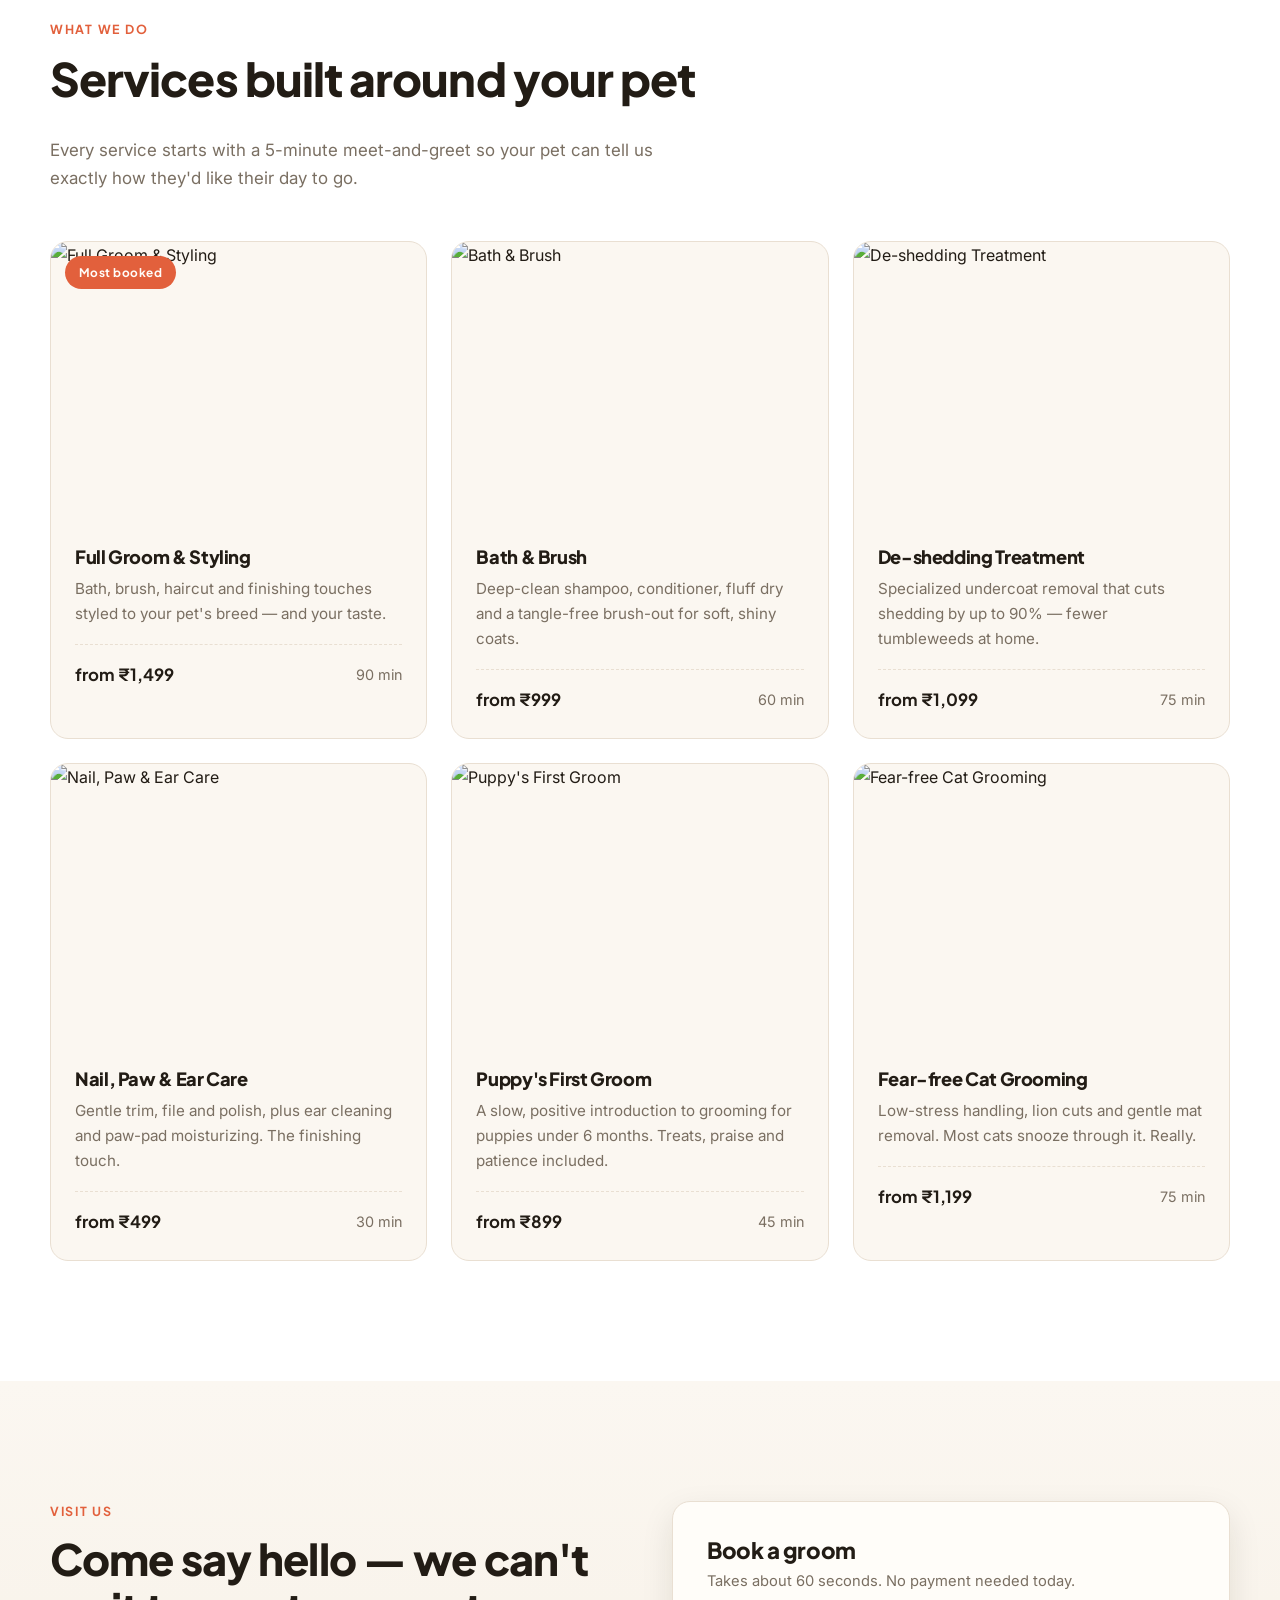
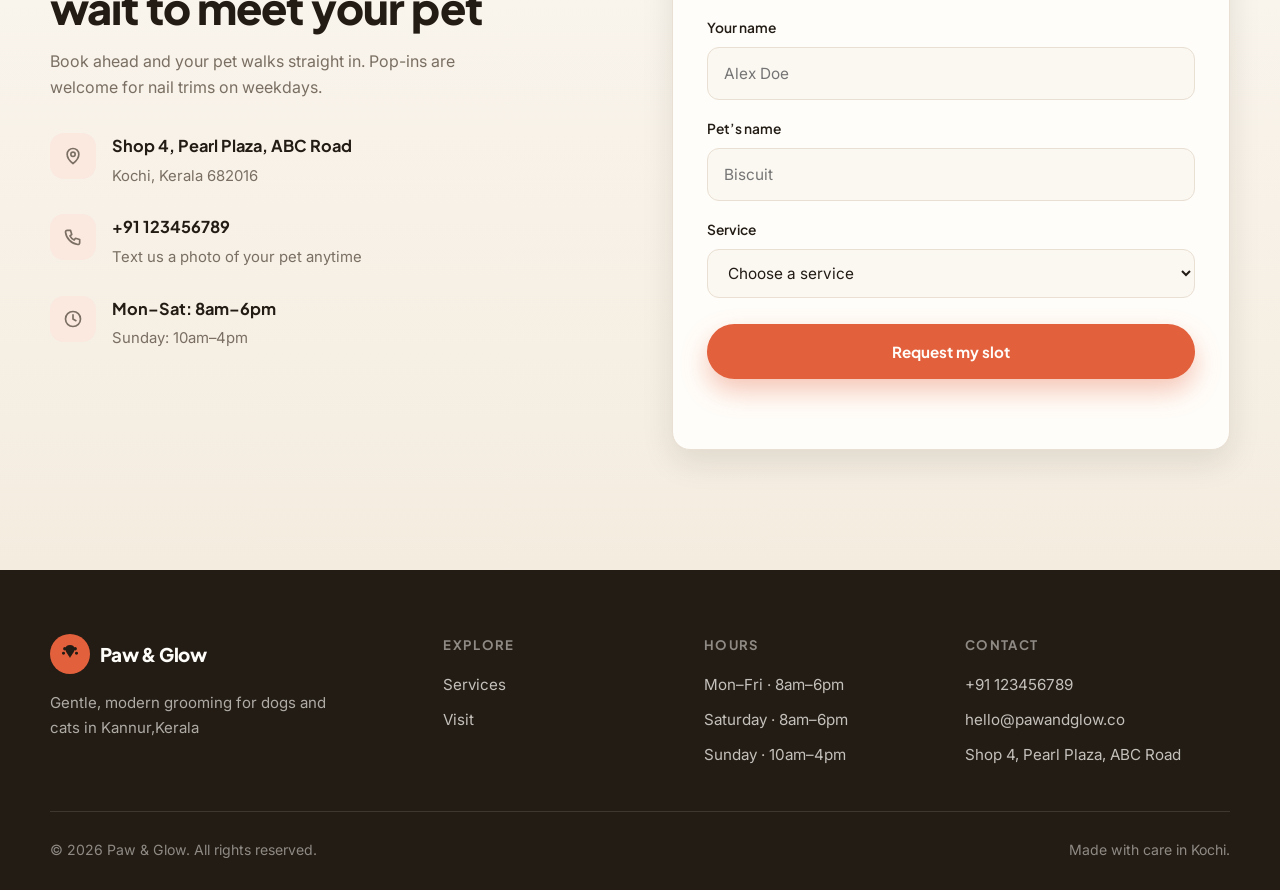
==== commit 24a883ae: "Add client CMS, responsive optimizations, and Linux deployment kit - Client CMS: password-protected " ====
--- a/index.html
+++ b/index.html
@@ -2,7 +2,7 @@
 <html lang="en">
 <head>
   <meta charset="UTF-8" />
-  <meta name="viewport" content="width=device-width, initial-scale=1.0" />
+  <meta name="viewport" content="width=device-width, initial-scale=1.0, viewport-fit=cover" />
   <title>Paw &amp; Glow — Modern Pet Grooming Studio</title>
   <meta name="description" content="Gentle, judgment-free grooming for dogs and cats. Full grooms, de-shedding, puppy first grooms and fear-free cat care. Book online in 60 seconds." />
   <meta name="theme-color" content="#E2603C" />
@@ -10,6 +10,11 @@
   <link rel="icon" href="data:image/svg+xml,%3Csvg xmlns='http://www.w3.org/2000/svg' viewBox='0 0 100 100'%3E%3Ctext y='.9em' font-size='90'%3E%F0%9F%90%B1%3C/text%3E%3C/svg%3E" />
 
   <link rel="preconnect" href="https://images.unsplash.com" />
+  <!-- Preload the LCP hero image (mirrors the img srcset so only the
+       candidate the browser will actually use is fetched) -->
+  <link rel="preload" as="image" fetchpriority="high"
+    imagesrcset="https://images.unsplash.com/photo-1583511655857-d19b40a7a54e?w=450&q=75 450w, https://images.unsplash.com/photo-1583511655857-d19b40a7a54e?w=750&q=75 750w, https://images.unsplash.com/photo-1583511655857-d19b40a7a54e?w=900&q=80 900w, https://images.unsplash.com/photo-1583511655857-d19b40a7a54e?w=1200&q=80 1200w"
+    imagesizes="(min-width: 861px) min(45vw, 540px), 92vw" />
   <link rel="preconnect" href="https://fonts.googleapis.com" />
   <link rel="preconnect" href="https://fonts.gstatic.com" crossorigin />
   <link href="https://fonts.googleapis.com/css2?family=Plus+Jakarta+Sans:wght@400;500;600;700;800&family=Inter:wght@400;500;600&display=swap" rel="stylesheet" />
@@ -71,7 +76,7 @@
           <li data-tier="pro"><a href="#reviews">Reviews</a></li>
           <li><a href="#visit">Visit</a></li>
         </ul>
-        <a class="btn btn-primary btn-sm nav-cta" href="#visit">Book a Groom</a>
+        <a class="btn btn-primary btn-sm nav-cta" href="#visit" data-config="bookCta">Book a Groom</a>
       </div>
     </nav>
   </header>
@@ -82,13 +87,13 @@
     <section class="hero">
       <div class="container hero-grid">
         <div class="hero-copy reveal">
-          <p class="eyebrow">Pet grooming studio · Est. 2019</p>
+          <p class="eyebrow" data-config="heroEyebrow">Pet grooming studio · Est. 2019</p>
           <h1>Where every pet leaves <span class="accent">feeling their best</span></h1>
-          <p class="lead">Gentle, judgment-free grooming for dogs and cats — from a puppy&rsquo;s first bath to a full show-style trim. One-on-one care, no cages, no stress.</p>
+          <p class="lead" data-config="heroLead">Gentle, judgment-free grooming for dogs and cats — from a puppy&rsquo;s first bath to a full show-style trim. One-on-one care, no cages, no stress.</p>
           <div class="hero-cta">
-            <a class="btn btn-primary" href="#visit">Book a Groom</a>
+            <a class="btn btn-primary" href="#visit" data-config="bookCta">Book a Groom</a>
             <a class="btn btn-ghost" href="#services">
-              Explore services
+              <span data-config="exploreCta">Explore services</span>
               <svg width="16" height="16" viewBox="0 0 24 24" fill="none" aria-hidden="true"><path d="M5 12h14m0 0-6-6m6 6-6 6" stroke="currentColor" stroke-width="2" stroke-linecap="round" stroke-linejoin="round"/></svg>
             </a>
           </div>
@@ -104,12 +109,12 @@
 
         <div class="hero-visual reveal" style="--delay:.15s">
           <div class="hero-img-wrap">
-            <img src="https://images.unsplash.com/photo-1583511655857-d19b40a7a54e?w=900&q=80" alt="A happy puppy enjoying a warm bath during a grooming session" width="900" height="1100" fetchpriority="high" />
+            <img src="https://images.unsplash.com/photo-1583511655857-d19b40a7a54e?w=900&q=80" srcset="https://images.unsplash.com/photo-1583511655857-d19b40a7a54e?w=450&q=75 450w, https://images.unsplash.com/photo-1583511655857-d19b40a7a54e?w=750&q=75 750w, https://images.unsplash.com/photo-1583511655857-d19b40a7a54e?w=900&q=80 900w, https://images.unsplash.com/photo-1583511655857-d19b40a7a54e?w=1200&q=80 1200w" sizes="(min-width: 861px) min(45vw, 540px), 92vw" alt="A happy puppy enjoying a warm bath during a grooming session" width="900" height="1100" fetchpriority="high" decoding="async" />
           </div>
 
           <div class="float-card float-card-top">
             <div class="float-avatar">
-              <img src="https://images.unsplash.com/photo-1552053831-71594a27632d?w=120&q=80" alt="Biscuit, a golden retriever, after his groom" width="120" height="120" loading="lazy" />
+              <img src="https://images.unsplash.com/photo-1552053831-71594a27632d?w=120&q=80" alt="Biscuit, a golden retriever, after his groom" width="120" height="120" loading="lazy" decoding="async" />
             </div>
             <div>
               <p class="float-title">Biscuit&rsquo;s glow-up</p>
@@ -152,31 +157,31 @@
     <section class="section why">
       <div class="container">
         <h2 class="section-title reveal">Grooming your pet <span class="accent">actually looks forward to</span></h2>
-        <p class="section-sub reveal">We keep things calm, clean, and honest — for pets and the people who love them.</p>
+        <p class="section-sub reveal" data-config="whySub">We keep things calm, clean, and honest — for pets and the people who love them.</p>
 
         <div class="card-grid three">
           <article class="why-card reveal">
             <div class="why-icon" aria-hidden="true">
               <svg viewBox="0 0 24 24" width="24" height="24" fill="none"><path d="M12 21s-7-4.5-9-9c-1.4-3.2.4-7 4-7 2 0 3.5 1 5 3 1.5-2 3-3 5-3 3.6 0 5.4 3.8 4 7-2 4.5-9 9-9 9Z" fill="#E2603C" stroke="#E2603C" stroke-width="1.4" stroke-linejoin="round"/></svg>
             </div>
-            <h3>Certified &amp; gentle</h3>
-            <p>Every groomer is certified and trained in low-stress handling. Your pet is never rushed, never shared with another client, and never left alone in a cage.</p>
+            <h3 data-config="why1Title">Certified &amp; gentle</h3>
+            <p data-config="why1Text">Every groomer is certified and trained in low-stress handling. Your pet is never rushed, never shared with another client, and never left alone in a cage.</p>
           </article>
 
           <article class="why-card reveal" style="--delay:.1s">
             <div class="why-icon" aria-hidden="true">
               <svg viewBox="0 0 24 24" width="24" height="24" fill="none"><path d="M12 3v18M3 12h18" stroke="#E2603C" stroke-width="2" stroke-linecap="round"/><path d="m17 5-5 4-5-4" stroke="#E2603C" stroke-width="2" stroke-linecap="round" stroke-linejoin="round" fill="#E2603C"/></svg>
             </div>
-            <h3>Honest, flat pricing</h3>
-            <p>No surprise add-ons, no upsell pressure. The price you see on the page is the price you pay — every single time.</p>
+            <h3 data-config="why2Title">Honest, flat pricing</h3>
+            <p data-config="why2Text">No surprise add-ons, no upsell pressure. The price you see on the page is the price you pay — every single time.</p>
           </article>
 
           <article class="why-card reveal" style="--delay:.2s">
             <div class="why-icon" aria-hidden="true">
               <svg viewBox="0 0 24 24" width="24" height="24" fill="none"><path d="M4 8h16l-1.5 11a2 2 0 0 1-2 1.8h-9a2 2 0 0 1-2-1.8L4 8Z" fill="#E2603C" stroke="#E2603C" stroke-width="1.4" stroke-linejoin="round"/><path d="M9 8V6a3 3 0 0 1 6 0v2" stroke="#E2603C" stroke-width="2" stroke-linecap="round"/></svg>
             </div>
-            <h3>Clean &amp; eco-friendly</h3>
-            <p>We use hypoallergenic, cruelty-free products, sanitized tools between every pet, and a spotless studio you can see for yourself.</p>
+            <h3 data-config="why3Title">Clean &amp; eco-friendly</h3>
+            <p data-config="why3Text">We use hypoallergenic, cruelty-free products, sanitized tools between every pet, and a spotless studio you can see for yourself.</p>
           </article>
         </div>
       </div>
@@ -187,16 +192,16 @@
       <div class="container">
         <div class="section-head reveal">
           <div>
-            <p class="eyebrow">What we do</p>
-            <h2 class="section-title">Services built around your pet</h2>
-          </div>
-          <p class="section-sub">Every service starts with a 5-minute meet-and-greet so your pet can tell us exactly how they&rsquo;d like their day to go.</p>
+            <p class="eyebrow" data-config="servicesEyebrow">What we do</p>
+            <h2 class="section-title" data-config="servicesTitle">Services built around your pet</h2>
+          </div>
+          <p class="section-sub" data-config="servicesSub">Every service starts with a 5-minute meet-and-greet so your pet can tell us exactly how they&rsquo;d like their day to go.</p>
         </div>
 
         <div class="card-grid services-grid">
           <article class="service-card reveal">
             <div class="service-img">
-              <img src="https://images.unsplash.com/photo-1583337130417-3346a1be7dee?w=800&q=80" alt="A freshly groomed dog wearing a bandana" loading="lazy" width="800" height="600" />
+              <img src="https://images.unsplash.com/photo-1583337130417-3346a1be7dee?w=800&q=80" srcset="https://images.unsplash.com/photo-1583337130417-3346a1be7dee?w=400&q=75 400w, https://images.unsplash.com/photo-1583337130417-3346a1be7dee?w=800&q=75 800w, https://images.unsplash.com/photo-1583337130417-3346a1be7dee?w=1000&q=75 1000w" sizes="(min-width: 1025px) 361px, (min-width: 641px) 45vw, 92vw" alt="A freshly groomed dog wearing a bandana" loading="lazy" width="800" height="600" decoding="async" />
               <span class="service-tag">Most booked</span>
             </div>
             <div class="service-body">
@@ -211,7 +216,7 @@
 
           <article class="service-card reveal" style="--delay:.08s">
             <div class="service-img">
-              <img src="https://images.unsplash.com/photo-1561037404-61cd46aa615b?w=800&q=80" alt="A dog being brushed after a bath" loading="lazy" width="800" height="600" />
+              <img src="https://images.unsplash.com/photo-1561037404-61cd46aa615b?w=800&q=80" srcset="https://images.unsplash.com/photo-1561037404-61cd46aa615b?w=400&q=75 400w, https://images.unsplash.com/photo-1561037404-61cd46aa615b?w=800&q=75 800w, https://images.unsplash.com/photo-1561037404-61cd46aa615b?w=1000&q=75 1000w" sizes="(min-width: 1025px) 361px, (min-width: 641px) 45vw, 92vw" alt="A dog being brushed after a bath" loading="lazy" width="800" height="600" decoding="async" />
             </div>
             <div class="service-body">
               <h3>Bath &amp; Brush</h3>
@@ -225,7 +230,7 @@
 
           <article class="service-card reveal" style="--delay:.16s">
             <div class="service-img">
-              <img src="https://images.unsplash.com/photo-1601758228041-f3b2795255f1?w=800&q=80" alt="A golden retriever relaxed during grooming" loading="lazy" width="800" height="600" />
+              <img src="https://images.unsplash.com/photo-1601758228041-f3b2795255f1?w=800&q=80" srcset="https://images.unsplash.com/photo-1601758228041-f3b2795255f1?w=400&q=75 400w, https://images.unsplash.com/photo-1601758228041-f3b2795255f1?w=800&q=75 800w, https://images.unsplash.com/photo-1601758228041-f3b2795255f1?w=1000&q=75 1000w" sizes="(min-width: 1025px) 361px, (min-width: 641px) 45vw, 92vw" alt="A golden retriever relaxed during grooming" loading="lazy" width="800" height="600" decoding="async" />
             </div>
             <div class="service-body">
               <h3>De-shedding Treatment</h3>
@@ -239,7 +244,7 @@
 
           <article class="service-card reveal" style="--delay:.24s">
             <div class="service-img">
-              <img src="https://images.unsplash.com/photo-1548199973-03cce0bbc87b?w=800&q=80" alt="Two friendly dogs at the grooming studio" loading="lazy" width="800" height="600" />
+              <img src="https://images.unsplash.com/photo-1548199973-03cce0bbc87b?w=800&q=80" srcset="https://images.unsplash.com/photo-1548199973-03cce0bbc87b?w=400&q=75 400w, https://images.unsplash.com/photo-1548199973-03cce0bbc87b?w=800&q=75 800w, https://images.unsplash.com/photo-1548199973-03cce0bbc87b?w=1000&q=75 1000w" sizes="(min-width: 1025px) 361px, (min-width: 641px) 45vw, 92vw" alt="Two friendly dogs at the grooming studio" loading="lazy" width="800" height="600" decoding="async" />
             </div>
             <div class="service-body">
               <h3>Nail, Paw &amp; Ear Care</h3>
@@ -253,7 +258,7 @@
 
           <article class="service-card reveal" style="--delay:.32s">
             <div class="service-img">
-              <img src="https://images.unsplash.com/photo-1517849845537-4d257902454a?w=800&q=80" alt="An adorable puppy waiting for its first groom" loading="lazy" width="800" height="600" />
+              <img src="https://images.unsplash.com/photo-1517849845537-4d257902454a?w=800&q=80" srcset="https://images.unsplash.com/photo-1517849845537-4d257902454a?w=400&q=75 400w, https://images.unsplash.com/photo-1517849845537-4d257902454a?w=800&q=75 800w, https://images.unsplash.com/photo-1517849845537-4d257902454a?w=1000&q=75 1000w" sizes="(min-width: 1025px) 361px, (min-width: 641px) 45vw, 92vw" alt="An adorable puppy waiting for its first groom" loading="lazy" width="800" height="600" decoding="async" />
             </div>
             <div class="service-body">
               <h3>Puppy&rsquo;s First Groom</h3>
@@ -267,7 +272,7 @@
 
           <article class="service-card reveal" style="--delay:.4s">
             <div class="service-img">
-              <img src="https://images.unsplash.com/photo-1514888286974-6c03e2ca1dba?w=800&q=80" alt="A calm cat during a fear-free grooming session" loading="lazy" width="800" height="600" />
+              <img src="https://images.unsplash.com/photo-1514888286974-6c03e2ca1dba?w=800&q=80" srcset="https://images.unsplash.com/photo-1514888286974-6c03e2ca1dba?w=400&q=75 400w, https://images.unsplash.com/photo-1514888286974-6c03e2ca1dba?w=800&q=75 800w, https://images.unsplash.com/photo-1514888286974-6c03e2ca1dba?w=1000&q=75 1000w" sizes="(min-width: 1025px) 361px, (min-width: 641px) 45vw, 92vw" alt="A calm cat during a fear-free grooming session" loading="lazy" width="800" height="600" decoding="async" />
             </div>
             <div class="service-body">
               <h3>Fear-free Cat Grooming</h3>
@@ -286,9 +291,9 @@
     <section class="section reviews" id="reviews" data-tier="pro">
       <div class="container">
         <div class="section-head center reveal">
-          <p class="eyebrow">Reviews</p>
-          <h2 class="section-title">What pet parents say</h2>
-          <p class="section-sub">Unedited words from the people who trust us with their best friends.</p>
+          <p class="eyebrow" data-config="reviewsEyebrow">Reviews</p>
+          <h2 class="section-title" data-config="reviewsTitle">What pet parents say</h2>
+          <p class="section-sub" data-config="reviewsSub">Unedited words from the people who trust us with their best friends.</p>
         </div>
 
         <div class="card-grid three reviews-grid">
@@ -296,7 +301,7 @@
             <div class="stars" aria-hidden="true">★★★★★</div>
             <blockquote>&ldquo;Biscuit used to tremble at the groomer&rsquo;s door. Here, he trots straight in — tail going full speed. The team&rsquo;s patience is unreal.&rdquo;</blockquote>
             <figcaption>
-              <img src="https://images.unsplash.com/photo-1552053831-71594a27632d?w=120&q=80" alt="Biscuit, the golden retriever" loading="lazy" width="120" height="120" />
+              <img src="https://images.unsplash.com/photo-1552053831-71594a27632d?w=120&q=80" alt="Biscuit, the golden retriever" loading="lazy" width="120" height="120" decoding="async" />
               <div>
                 <p class="reviewer">Maya R.</p>
                 <p class="review-pet">Biscuit · Golden Retriever</p>
@@ -308,7 +313,7 @@
             <div class="stars" aria-hidden="true">★★★★★</div>
             <blockquote>&ldquo;The de-shedding treatment paid for itself within a week of vacuuming. Worth every penny — and Olive comes home genuinely happy.&rdquo;</blockquote>
             <figcaption>
-              <img src="https://images.unsplash.com/photo-1477884213360-7e9d7dcc1e48?w=120&q=80" alt="Olive, the husky" loading="lazy" width="120" height="120" />
+              <img src="https://images.unsplash.com/photo-1477884213360-7e9d7dcc1e48?w=120&q=80" alt="Olive, the husky" loading="lazy" width="120" height="120" decoding="async" />
               <div>
                 <p class="reviewer">James T.</p>
                 <p class="review-pet">Olive · Husky</p>
@@ -320,7 +325,7 @@
             <div class="stars" aria-hidden="true">★★★★★</div>
             <blockquote>&ldquo;Our cat is terrified of strangers, and they handled her like seasoned pros. She came home calm, fluffy and somehow smelling great.&rdquo;</blockquote>
             <figcaption>
-              <img src="https://images.unsplash.com/photo-1517420704952-d9f39e95b43e?w=120&q=80" alt="Miso, the cat" loading="lazy" width="120" height="120" />
+              <img src="https://images.unsplash.com/photo-1517420704952-d9f39e95b43e?w=120&q=80" alt="Miso, the cat" loading="lazy" width="120" height="120" decoding="async" />
               <div>
                 <p class="reviewer">Priya S.</p>
                 <p class="review-pet">Miso · Cat</p>
@@ -330,12 +335,12 @@
         </div>
 
         <div class="gallery reveal">
-          <h3 class="gallery-title">Fresh from the chair</h3>
+          <h3 class="gallery-title" data-config="galleryTitle">Fresh from the chair</h3>
           <div class="gallery-grid">
-            <figure><img src="https://images.unsplash.com/photo-1543466835-00a7907e9de1?w=600&q=80" alt="A happy dog mid-sprint after a grooming session" loading="lazy" width="600" height="450" /></figure>
-            <figure><img src="https://images.unsplash.com/photo-1516734212186-a967f81ad0d7?w=600&q=80" alt="A patient dog during a session at the studio" loading="lazy" width="600" height="450" /></figure>
-            <figure><img src="https://images.unsplash.com/photo-1561037404-61cd46aa615b?w=600&q=80" alt="A soft, freshly brushed coat after a bath" loading="lazy" width="600" height="450" /></figure>
-            <figure><img src="https://images.unsplash.com/photo-1530281700549-e82e7bf110d6?w=600&q=80" alt="A relaxed bulldog enjoying studio time" loading="lazy" width="600" height="450" /></figure>
+            <figure><img src="https://images.unsplash.com/photo-1543466835-00a7907e9de1?w=600&q=80" srcset="https://images.unsplash.com/photo-1543466835-00a7907e9de1?w=300&q=75 300w, https://images.unsplash.com/photo-1543466835-00a7907e9de1?w=600&q=75 600w, https://images.unsplash.com/photo-1543466835-00a7907e9de1?w=900&q=75 900w" sizes="(min-width: 1025px) 270px, (min-width: 641px) 45vw, 92vw" alt="A happy dog mid-sprint after a grooming session" loading="lazy" width="600" height="450" decoding="async" /></figure>
+            <figure><img src="https://images.unsplash.com/photo-1516734212186-a967f81ad0d7?w=600&q=80" srcset="https://images.unsplash.com/photo-1516734212186-a967f81ad0d7?w=300&q=75 300w, https://images.unsplash.com/photo-1516734212186-a967f81ad0d7?w=600&q=75 600w, https://images.unsplash.com/photo-1516734212186-a967f81ad0d7?w=900&q=75 900w" sizes="(min-width: 1025px) 270px, (min-width: 641px) 45vw, 92vw" alt="A patient dog during a session at the studio" loading="lazy" width="600" height="450" decoding="async" /></figure>
+            <figure><img src="https://images.unsplash.com/photo-1561037404-61cd46aa615b?w=600&q=80" srcset="https://images.unsplash.com/photo-1561037404-61cd46aa615b?w=300&q=75 300w, https://images.unsplash.com/photo-1561037404-61cd46aa615b?w=600&q=75 600w, https://images.unsplash.com/photo-1561037404-61cd46aa615b?w=900&q=75 900w" sizes="(min-width: 1025px) 270px, (min-width: 641px) 45vw, 92vw" alt="A soft, freshly brushed coat after a bath" loading="lazy" width="600" height="450" decoding="async" /></figure>
+            <figure><img src="https://images.unsplash.com/photo-1530281700549-e82e7bf110d6?w=600&q=80" srcset="https://images.unsplash.com/photo-1530281700549-e82e7bf110d6?w=300&q=75 300w, https://images.unsplash.com/photo-1530281700549-e82e7bf110d6?w=600&q=75 600w, https://images.unsplash.com/photo-1530281700549-e82e7bf110d6?w=900&q=75 900w" sizes="(min-width: 1025px) 270px, (min-width: 641px) 45vw, 92vw" alt="A relaxed bulldog enjoying studio time" loading="lazy" width="600" height="450" decoding="async" /></figure>
           </div>
         </div>
       </div>
@@ -345,9 +350,9 @@
     <section class="section visit" id="visit">
       <div class="container visit-grid">
         <div class="visit-info reveal">
-          <p class="eyebrow">Visit us</p>
-          <h2 class="section-title">Come say hello — we can&rsquo;t wait to meet your pet</h2>
-          <p class="lead">Book ahead and your pet walks straight in. Pop-ins are welcome for nail trims on weekdays.</p>
+          <p class="eyebrow" data-config="visitEyebrow">Visit us</p>
+          <h2 class="section-title" data-config="visitTitle">Come say hello — we can&rsquo;t wait to meet your pet</h2>
+          <p class="lead" data-config="visitLead">Book ahead and your pet walks straight in. Pop-ins are welcome for nail trims on weekdays.</p>
 
           <ul class="visit-list">
             <li>
@@ -366,14 +371,14 @@
               <span class="visit-icon" aria-hidden="true">
                 <svg viewBox="0 0 24 24" width="20" height="20" fill="none"><circle cx="12" cy="12" r="9" stroke="currentColor" stroke-width="2"/><path d="M12 7v5l3.5 2" stroke="currentColor" stroke-width="2" stroke-linecap="round"/></svg>
               </span>
-              <div><strong>Mon–Sat: 8am–6pm</strong><span>Sunday: 10am–4pm</span></div>
+              <div><strong data-config="visitWeekday">Mon–Sat: 8am–6pm</strong><span data-config="visitSunday">Sunday: 10am–4pm</span></div>
             </li>
           </ul>
         </div>
 
         <form class="booking reveal" id="bookingForm" novalidate>
           <h3>Book a groom</h3>
-          <p class="form-hint">Takes about 60 seconds. No payment needed today.</p>
+          <p class="form-hint" data-config="formHint">Takes about 60 seconds. No payment needed today.</p>
 
           <div class="form-row">
             <label for="f-name">Your name</label>
@@ -417,7 +422,7 @@
             </div>
           </div>
 
-          <button class="btn btn-primary btn-block" type="submit">Request my slot</button>
+          <button class="btn btn-primary btn-block" type="submit" data-config="submitCta">Request my slot</button>
           <p class="form-status" id="formStatus" role="status" aria-live="polite"></p>
         </form>
       </div>
@@ -455,9 +460,9 @@
       <div class="footer-hours">
         <p class="footer-head">Hours</p>
         <ul>
-          <li>Mon–Fri · 8am–6pm</li>
-          <li>Saturday · 8am–6pm</li>
-          <li>Sunday · 10am–4pm</li>
+          <li data-config="hoursMonFri">Mon–Fri · 8am–6pm</li>
+          <li data-config="hoursSaturday">Saturday · 8am–6pm</li>
+          <li data-config="hoursSunday">Sunday · 10am–4pm</li>
         </ul>
       </div>
 
@@ -485,7 +490,7 @@
     </div>
   </div>
 
-  <script src="js/config.js" defer></script>
-  <script src="js/main.js" defer></script>
+  <script src="js/config.js?v=3" defer></script>
+  <script src="js/main.js?v=3" defer></script>
 </body>
 </html>
--- a/css/styles.css
+++ b/css/styles.css
@@ -84,6 +84,17 @@
   color: inherit;
 }
 
+/* Mobile niceties: kill the grey flash on tap and the double-tap zoom delay */
+a,
+button,
+input,
+select,
+textarea,
+[role="button"] {
+  -webkit-tap-highlight-color: transparent;
+  touch-action: manipulation;
+}
+
 :focus-visible {
   outline: 3px solid var(--accent);
   outline-offset: 3px;
@@ -649,7 +660,7 @@
 .demo-toggle {
   position: fixed;
   left: 22px;
-  bottom: 22px;
+  bottom: calc(22px + env(safe-area-inset-bottom, 0px));
   z-index: 150;
   display: none;
   align-items: center;
@@ -927,7 +938,7 @@
 .site-footer {
   background: var(--ink);
   color: var(--white);
-  padding: 64px 0 28px;
+  padding: 64px 0 calc(28px + env(safe-area-inset-bottom, 0px));
 }
 
 .footer-grid {
@@ -1042,6 +1053,8 @@
 
   .nav-toggle {
     display: flex;
+    min-width: 44px;
+    min-height: 44px;
   }
 
   .nav-menu {
@@ -1091,6 +1104,12 @@
     margin-top: 10px;
   }
 
+  /* ≥16px input text stops iOS from auto-zooming on focus */
+  .form-row input,
+  .form-row select {
+    font-size: 16px;
+  }
+
   .visit-grid {
     grid-template-columns: 1fr;
   }
@@ -1109,6 +1128,15 @@
   .section-head {
     flex-direction: column;
     align-items: flex-start;
+  }
+
+  /* Hero calls-to-action stack full-width for easier thumb taps */
+  .hero-cta {
+    flex-direction: column;
+  }
+
+  .hero-cta .btn {
+    width: 100%;
   }
 
   .form-row-split {
@@ -1142,6 +1170,41 @@
 
   .demo-btn {
     padding: 8px 14px;
+  }
+}
+
+/* Extra-small phones */
+@media (max-width: 480px) {
+  .float-card {
+    padding: 10px 12px 10px 10px;
+    gap: 10px;
+  }
+
+  .float-avatar,
+  .float-icon {
+    width: 44px;
+    height: 44px;
+  }
+
+  .float-title {
+    font-size: 0.84rem;
+  }
+
+  .float-card-top {
+    top: -14px;
+    left: 6px;
+  }
+
+  .float-card-bottom {
+    right: 6px;
+  }
+
+  .demo-label {
+    display: none;
+  }
+
+  .demo-toggle {
+    padding-left: 6px;
   }
 }
 
@@ -1154,6 +1217,69 @@
   }
 }
 
+/* Short landscape screens (phones rotated) — keep the hero on one screen */
+@media (max-height: 480px) and (orientation: landscape) {
+  .hero {
+    padding-top: 24px;
+  }
+
+  .hero-grid {
+    grid-template-columns: 1.05fr 0.95fr;
+    padding-bottom: 40px;
+  }
+
+  .hero-copy h1 {
+    font-size: 2.2rem;
+    margin-bottom: 12px;
+  }
+
+  .hero-copy .lead {
+    font-size: 1rem;
+    margin-bottom: 18px;
+  }
+
+  .hero-cta {
+    margin-bottom: 16px;
+  }
+
+  .hero-trust {
+    gap: 10px 18px;
+    font-size: 0.85rem;
+  }
+
+  .hero-visual {
+    max-width: 340px;
+  }
+}
+
+/* Touch devices: drop hover lift so taps never leave cards "stuck" raised */
+@media (hover: none) {
+  .btn:hover {
+    transform: none;
+  }
+
+  .btn-primary:hover {
+    background: var(--accent);
+    box-shadow: 0 12px 26px rgba(226, 96, 60, 0.35);
+  }
+
+  .btn-ghost:hover {
+    border-color: var(--line);
+  }
+
+  .why-card:hover,
+  .service-card:hover,
+  .review-card:hover {
+    transform: none;
+    box-shadow: none;
+  }
+
+  .service-card:hover .service-img img,
+  .gallery-grid figure:hover img {
+    transform: none;
+  }
+}
+
 /* ==========================================================================
    Reduced motion
    ========================================================================== */
